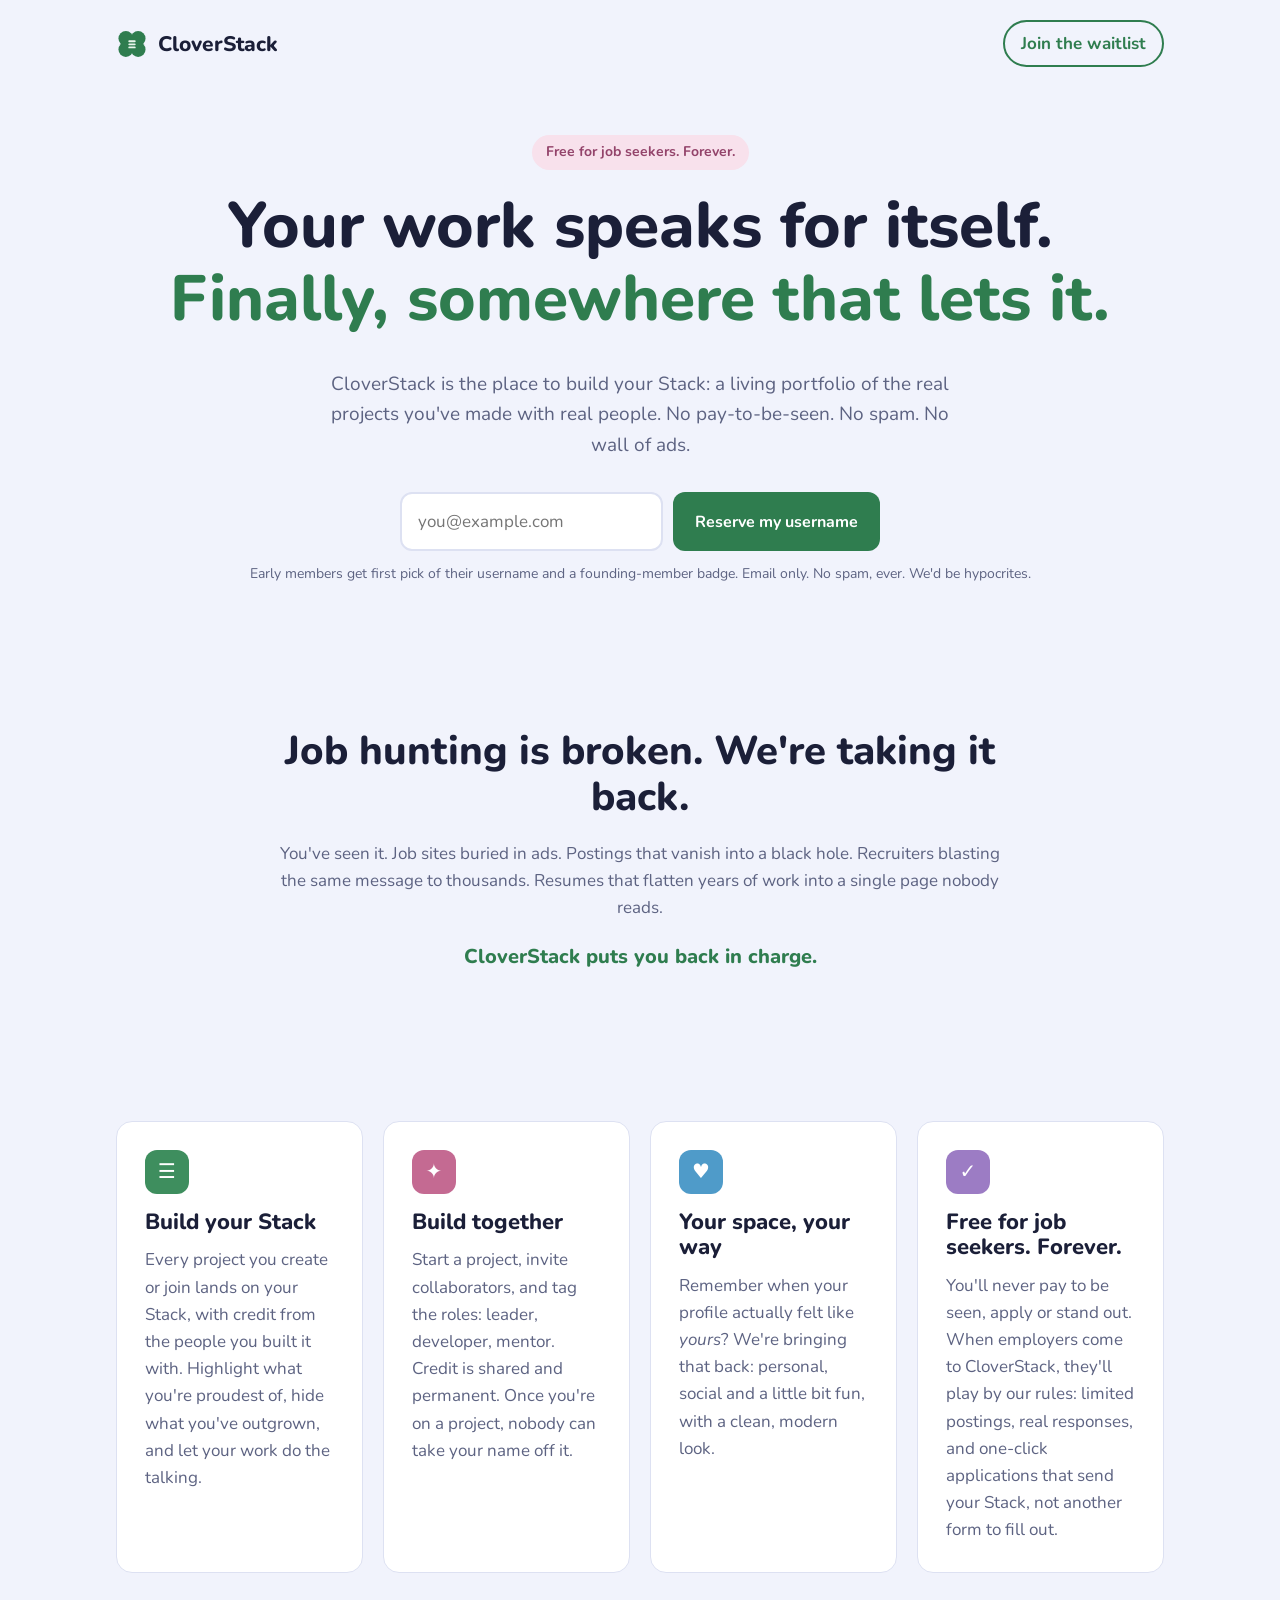
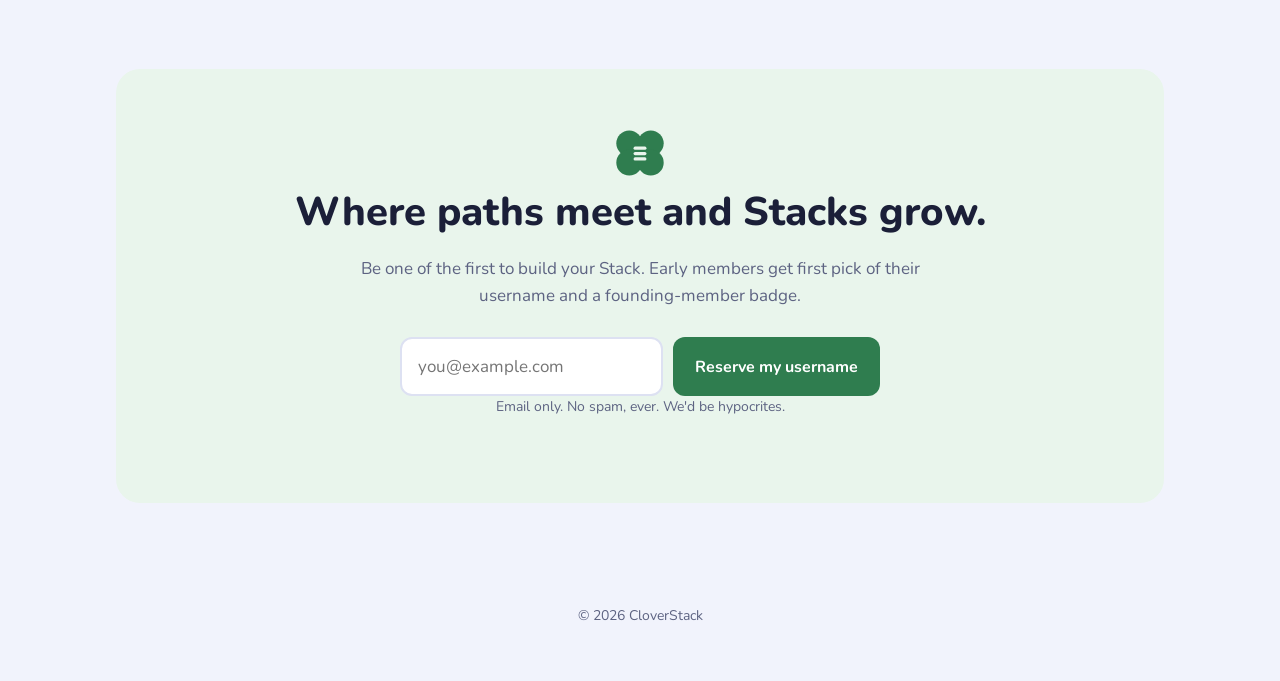
==== index.html @ dae18b87 "Add share image, signup source tracking, and username perk by the top form Co-Authored-By: Claude Op" ====
<!doctype html>
<html lang="en">
<head>
  <meta charset="utf-8">
  <meta name="viewport" content="width=device-width, initial-scale=1">
  <title>CloverStack: build your Stack</title>
  <meta name="description" content="CloverStack is a free portfolio network for tech professionals. Build your Stack from real projects with real collaborators. No ads wall, no spam, never pay to be seen.">
  <meta property="og:title" content="CloverStack: build your Stack">
  <meta property="og:description" content="Your work speaks for itself. Finally, somewhere that lets it. Join the waitlist.">
  <meta property="og:url" content="https://cloverstack.app">
  <meta property="og:image" content="https://cloverstack.app/og-image.png">
  <meta property="og:image:width" content="1640">
  <meta property="og:image:height" content="624">
  <meta name="twitter:card" content="summary_large_image">
  <meta name="theme-color" content="#f1f3fc" media="(prefers-color-scheme: light)">
  <meta name="theme-color" content="#12142a" media="(prefers-color-scheme: dark)">
  <link rel="icon" href="clover.svg" type="image/svg+xml">
  <link rel="preconnect" href="https://fonts.googleapis.com">
  <link rel="preconnect" href="https://fonts.gstatic.com" crossorigin>
  <link href="https://fonts.googleapis.com/css2?family=Nunito:wght@400;600;700;800&display=swap" rel="stylesheet">
  <link rel="stylesheet" href="styles.css">
</head>
<body>
  <header class="nav">
    <a class="brand" href="/">
      <img src="clover.svg" alt="" width="32" height="32">
      <span>CloverStack</span>
    </a>
    <a class="nav-cta" href="#join">Join the waitlist</a>
  </header>

  <main>
    <section class="hero">
      <p class="eyebrow">Free for job seekers. Forever.</p>
      <h1>Your work speaks for itself.<br><span>Finally, somewhere that lets it.</span></h1>
      <p class="lede">CloverStack is the place to build your Stack: a living portfolio of the real projects you've made with real people. No pay-to-be-seen. No spam. No wall of ads.</p>
      <form class="signup" name="waitlist" method="POST" action="/thanks.html" data-netlify="true" netlify-honeypot="company">
        <input type="hidden" name="form-name" value="waitlist">
        <input type="hidden" name="source" value="">
        <input type="hidden" name="ref" value="">
        <p class="hp"><label>Leave this empty <input name="company" tabindex="-1" autocomplete="off"></label></p>
        <label class="sr-only" for="email-top">Email address</label>
        <input id="email-top" type="email" name="email" placeholder="you@example.com" required autocomplete="email">
        <button type="submit">Reserve my username</button>
      </form>
      <p class="fine">Early members get first pick of their username and a founding-member badge. Email only. No spam, ever. We'd be hypocrites.</p>
    </section>

    <section class="problem">
      <h2>Job hunting is broken. We're taking it back.</h2>
      <p>You've seen it. Job sites buried in ads. Postings that vanish into a black hole. Recruiters blasting the same message to thousands. Resumes that flatten years of work into a single page nobody reads.</p>
      <p class="punch">CloverStack puts you back in charge.</p>
    </section>

    <section class="features">
      <article>
        <div class="icon" aria-hidden="true">&#9776;</div>
        <h3>Build your Stack</h3>
        <p>Every project you create or join lands on your Stack, with credit from the people you built it with. Highlight what you're proudest of, hide what you've outgrown, and let your work do the talking.</p>
      </article>
      <article>
        <div class="icon" aria-hidden="true">&#10022;</div>
        <h3>Build together</h3>
        <p>Start a project, invite collaborators, and tag the roles: leader, developer, mentor. Credit is shared and permanent. Once you're on a project, nobody can take your name off it.</p>
      </article>
      <article>
        <div class="icon" aria-hidden="true">&#9829;</div>
        <h3>Your space, your way</h3>
        <p>Remember when your profile actually felt like <em>yours</em>? We're bringing that back: personal, social and a little bit fun, with a clean, modern look.</p>
      </article>
      <article>
        <div class="icon" aria-hidden="true">&#10003;</div>
        <h3>Free for job seekers. Forever.</h3>
        <p>You'll never pay to be seen, apply or stand out. When employers come to CloverStack, they'll play by our rules: limited postings, real responses, and one-click applications that send your Stack, not another form to fill out.</p>
      </article>
    </section>

    <section class="join" id="join">
      <img src="clover.svg" alt="" width="56" height="56">
      <h2>Where paths meet and Stacks grow.</h2>
      <p>Be one of the first to build your Stack. Early members get first pick of their username and a founding-member badge.</p>
      <form class="signup" name="waitlist" method="POST" action="/thanks.html" data-netlify="true" netlify-honeypot="company">
        <input type="hidden" name="form-name" value="waitlist">
        <input type="hidden" name="source" value="">
        <input type="hidden" name="ref" value="">
        <p class="hp"><label>Leave this empty <input name="company" tabindex="-1" autocomplete="off"></label></p>
        <label class="sr-only" for="email-bottom">Email address</label>
        <input id="email-bottom" type="email" name="email" placeholder="you@example.com" required autocomplete="email">
        <button type="submit">Reserve my username</button>
      </form>
      <p class="fine">Email only. No spam, ever. We'd be hypocrites.</p>
    </section>
  </main>

  <footer>
    <p>&copy; 2026 CloverStack</p>
  </footer>
  <script>
    // Record where each signup came from (?utm_source= or ?ref=) in hidden form fields.
    (function () {
      var params = new URLSearchParams(location.search);
      var source = params.get('utm_source') || (document.referrer ? new URL(document.referrer).hostname : '');
      var ref = params.get('ref') || '';
      document.querySelectorAll('form[name="waitlist"]').forEach(function (form) {
        form.elements.source.value = source.slice(0, 100);
        form.elements.ref.value = ref.slice(0, 100);
      });
    })();
  </script>
</body>
</html>
---- styles.css ----
/* CloverStack brand: Garden Party palette (D-028/D-111), Meadow accents (D-088), Nunito (D-029).
   Light/dark follows the device (D-027). Tokens mirror /design/site-palettes.css in the project files. */
:root {
  --bg: #f1f3fc;          /* Periwinkle */
  --surface: #ffffff;
  --text: #1b1f38;        /* Ink */
  --muted: #5d6382;
  --line: #dde1f2;
  --accent: #2f7d4f;      /* Clover green */
  --accent-hover: #1f5a37;
  --on-accent: #ffffff;
  --accent-soft: #e9f5ec; /* Mint */
  --second: #c46a92;      /* Sweet pea */
  --second-soft: #f8e1ec;
  --second-text: #93436a;
  --glyph-1: #3e8e5e;     /* Meadow: clover */
  --glyph-5: #9c7cc4;     /* Meadow: lavender */
  --glyph-6: #4f9bc9;     /* Meadow: sky */
  --glyph-7: #c46a92;     /* Meadow: sweet pea */
  --font: "Nunito", "Segoe UI", system-ui, sans-serif;
  --radius: 16px;
}

@media (prefers-color-scheme: dark) {
  :root {
    --bg: #12142a;
    --surface: #1b1e3a;
    --text: #eceefc;
    --muted: #a3a8c9;
    --line: #2c3054;
    --accent: #5bbf84;
    --accent-hover: #8fd9ab;
    --on-accent: #12142a;
    --accent-soft: #1c2e34;
    --second: #e58fb7;
    --second-soft: #3a2034;
    --second-text: #f0a9c9;
    color-scheme: dark;
  }
}

* { box-sizing: border-box; }

body {
  margin: 0;
  background: var(--bg);
  color: var(--text);
  font: 400 17px/1.6 var(--font);
}

h1, h2, h3 {
  font-family: var(--font);
  font-weight: 800;
  line-height: 1.15;
  margin: 0 0 0.5em;
}

a { color: var(--accent); }

.nav {
  display: flex;
  align-items: center;
  justify-content: space-between;
  max-width: 1080px;
  margin: 0 auto;
  padding: 20px 16px;
}

.brand {
  display: flex;
  align-items: center;
  gap: 10px;
  text-decoration: none;
  color: var(--text);
  font: 800 21px var(--font);
}

.nav-cta {
  text-decoration: none;
  font-weight: 700;
  padding: 8px 16px;
  border: 2px solid var(--accent);
  border-radius: 999px;
}

main { max-width: 1080px; margin: 0 auto; padding: 0 16px; }

section { padding: 64px 0; }

.hero { text-align: center; padding-top: 48px; }

.eyebrow {
  display: inline-block;
  margin: 0 0 20px;
  padding: 6px 14px;
  background: var(--second-soft);
  color: var(--second-text);
  border-radius: 999px;
  font-weight: 700;
  font-size: 14px;
}

.hero h1 { font-size: clamp(36px, 6vw, 64px); }
.hero h1 span { color: var(--accent); }

.lede {
  max-width: 640px;
  margin: 0 auto 32px;
  color: var(--muted);
  font-size: 19px;
}

.signup {
  display: flex;
  gap: 10px;
  max-width: 480px;
  margin: 0 auto;
}

.signup input[type="email"] {
  flex: 1;
  min-width: 0;
  padding: 14px 16px;
  font: inherit;
  color: var(--text);
  background: var(--surface);
  border: 2px solid var(--line);
  border-radius: 12px;
}

.signup input[type="email"]:focus { outline: none; border-color: var(--accent); }

.signup button {
  padding: 14px 22px;
  font: 700 16px var(--font);
  color: var(--on-accent);
  background: var(--accent);
  border: 0;
  border-radius: 12px;
  cursor: pointer;
  white-space: nowrap;
}

.signup button:hover { background: var(--accent-hover); }

.fine { margin-top: 12px; font-size: 14px; color: var(--muted); }

.hp, .sr-only {
  position: absolute;
  width: 1px;
  height: 1px;
  overflow: hidden;
  clip: rect(0 0 0 0);
}

.problem {
  max-width: 720px;
  margin: 0 auto;
  text-align: center;
}

.problem h2 { font-size: clamp(28px, 4vw, 40px); }
.problem p { color: var(--muted); }
.problem .punch { color: var(--accent); font-weight: 800; font-size: 20px; }

.features {
  display: grid;
  grid-template-columns: repeat(auto-fit, minmax(240px, 1fr));
  gap: 20px;
}

.features article {
  background: var(--surface);
  border: 1px solid var(--line);
  border-radius: var(--radius);
  padding: 28px;
}

/* Each card's icon takes one Meadow accent */
.features .icon {
  width: 44px;
  height: 44px;
  display: grid;
  place-items: center;
  margin-bottom: 16px;
  background: var(--glyph, var(--glyph-1));
  color: #ffffff;
  border-radius: 12px;
  font-size: 20px;
}

.features article:nth-child(1) { --glyph: var(--glyph-1); }
.features article:nth-child(2) { --glyph: var(--glyph-7); }
.features article:nth-child(3) { --glyph: var(--glyph-6); }
.features article:nth-child(4) { --glyph: var(--glyph-5); }

.features h3 { font-size: 22px; }
.features p { margin: 0; color: var(--muted); }

.join {
  text-align: center;
  margin: 32px 0 64px;
  padding: 56px 24px;
  background: var(--accent-soft);
  border-radius: 24px;
}

.join h2 { font-size: clamp(28px, 4vw, 40px); }
.join > p { max-width: 560px; margin: 0 auto 28px; color: var(--muted); }

footer {
  text-align: center;
  padding: 24px 16px 40px;
  color: var(--muted);
  font-size: 14px;
}

@media (max-width: 520px) {
  .signup { flex-direction: column; }
  .nav-cta { display: none; }
}
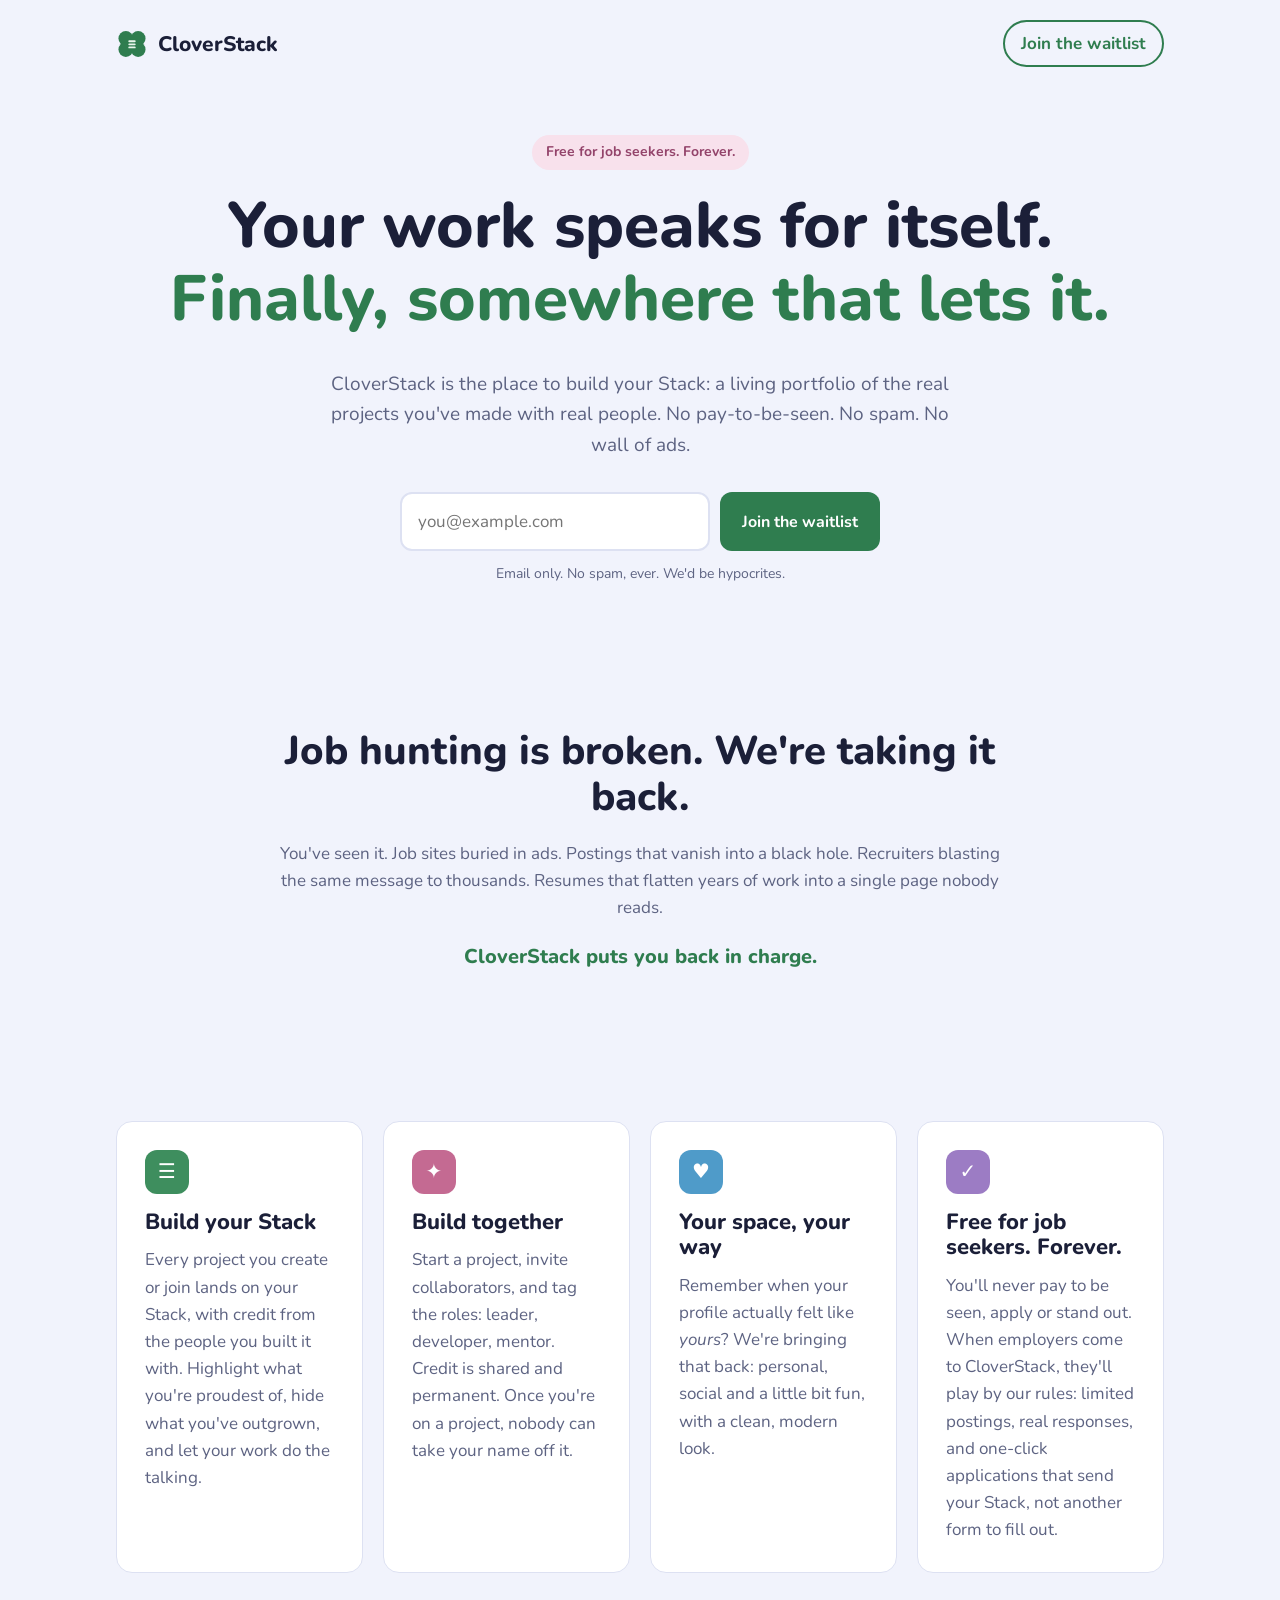
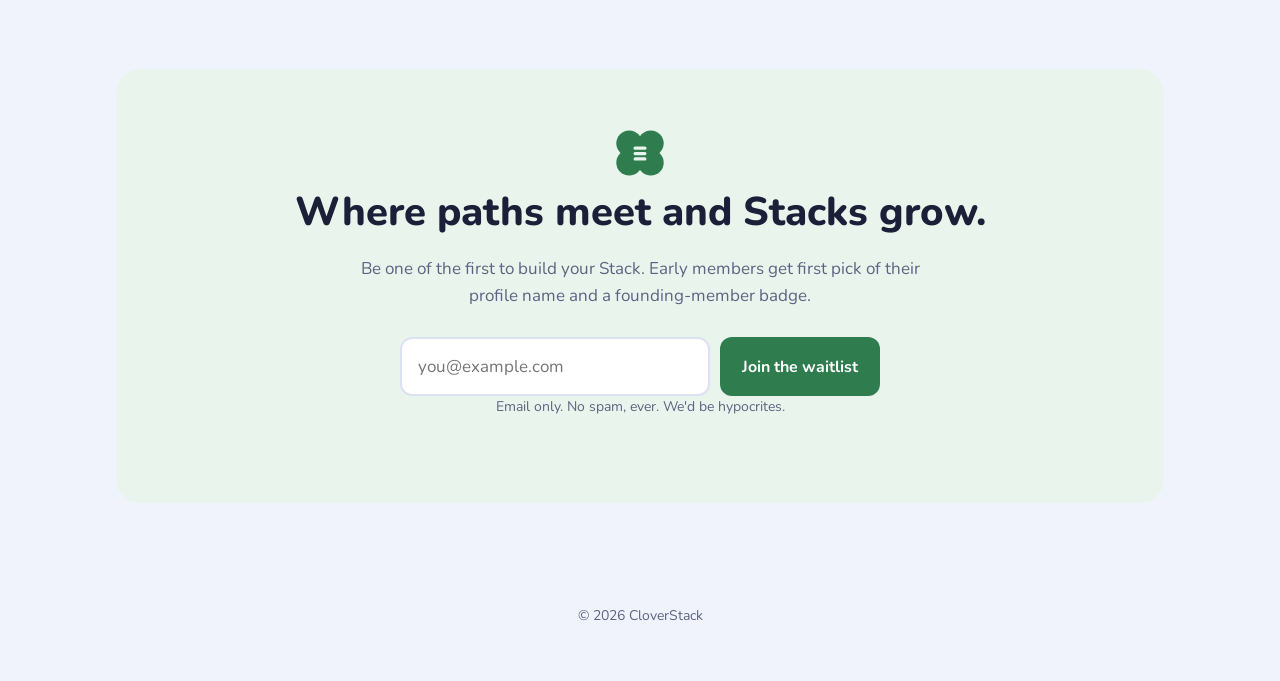
==== commit 6eaa1bbc: "Merge pull request #2 from CloverStackApp/claude/project-thread-0qlmwd Apply the CloverStack brand t" ====
--- a/index.html
+++ b/index.html
@@ -8,10 +8,6 @@
   <meta property="og:title" content="CloverStack: build your Stack">
   <meta property="og:description" content="Your work speaks for itself. Finally, somewhere that lets it. Join the waitlist.">
   <meta property="og:url" content="https://cloverstack.app">
-  <meta property="og:image" content="https://cloverstack.app/og-image.png">
-  <meta property="og:image:width" content="1640">
-  <meta property="og:image:height" content="624">
-  <meta name="twitter:card" content="summary_large_image">
   <meta name="theme-color" content="#f1f3fc" media="(prefers-color-scheme: light)">
   <meta name="theme-color" content="#12142a" media="(prefers-color-scheme: dark)">
   <link rel="icon" href="clover.svg" type="image/svg+xml">
@@ -36,14 +32,12 @@
       <p class="lede">CloverStack is the place to build your Stack: a living portfolio of the real projects you've made with real people. No pay-to-be-seen. No spam. No wall of ads.</p>
       <form class="signup" name="waitlist" method="POST" action="/thanks.html" data-netlify="true" netlify-honeypot="company">
         <input type="hidden" name="form-name" value="waitlist">
-        <input type="hidden" name="source" value="">
-        <input type="hidden" name="ref" value="">
         <p class="hp"><label>Leave this empty <input name="company" tabindex="-1" autocomplete="off"></label></p>
         <label class="sr-only" for="email-top">Email address</label>
         <input id="email-top" type="email" name="email" placeholder="you@example.com" required autocomplete="email">
-        <button type="submit">Reserve my username</button>
+        <button type="submit">Join the waitlist</button>
       </form>
-      <p class="fine">Early members get first pick of their username and a founding-member badge. Email only. No spam, ever. We'd be hypocrites.</p>
+      <p class="fine">Email only. No spam, ever. We'd be hypocrites.</p>
     </section>
 
     <section class="problem">
@@ -78,15 +72,13 @@
     <section class="join" id="join">
       <img src="clover.svg" alt="" width="56" height="56">
       <h2>Where paths meet and Stacks grow.</h2>
-      <p>Be one of the first to build your Stack. Early members get first pick of their username and a founding-member badge.</p>
+      <p>Be one of the first to build your Stack. Early members get first pick of their profile name and a founding-member badge.</p>
       <form class="signup" name="waitlist" method="POST" action="/thanks.html" data-netlify="true" netlify-honeypot="company">
         <input type="hidden" name="form-name" value="waitlist">
-        <input type="hidden" name="source" value="">
-        <input type="hidden" name="ref" value="">
         <p class="hp"><label>Leave this empty <input name="company" tabindex="-1" autocomplete="off"></label></p>
         <label class="sr-only" for="email-bottom">Email address</label>
         <input id="email-bottom" type="email" name="email" placeholder="you@example.com" required autocomplete="email">
-        <button type="submit">Reserve my username</button>
+        <button type="submit">Join the waitlist</button>
       </form>
       <p class="fine">Email only. No spam, ever. We'd be hypocrites.</p>
     </section>
@@ -95,17 +87,5 @@
   <footer>
     <p>&copy; 2026 CloverStack</p>
   </footer>
-  <script>
-    // Record where each signup came from (?utm_source= or ?ref=) in hidden form fields.
-    (function () {
-      var params = new URLSearchParams(location.search);
-      var source = params.get('utm_source') || (document.referrer ? new URL(document.referrer).hostname : '');
-      var ref = params.get('ref') || '';
-      document.querySelectorAll('form[name="waitlist"]').forEach(function (form) {
-        form.elements.source.value = source.slice(0, 100);
-        form.elements.ref.value = ref.slice(0, 100);
-      });
-    })();
-  </script>
 </body>
 </html>
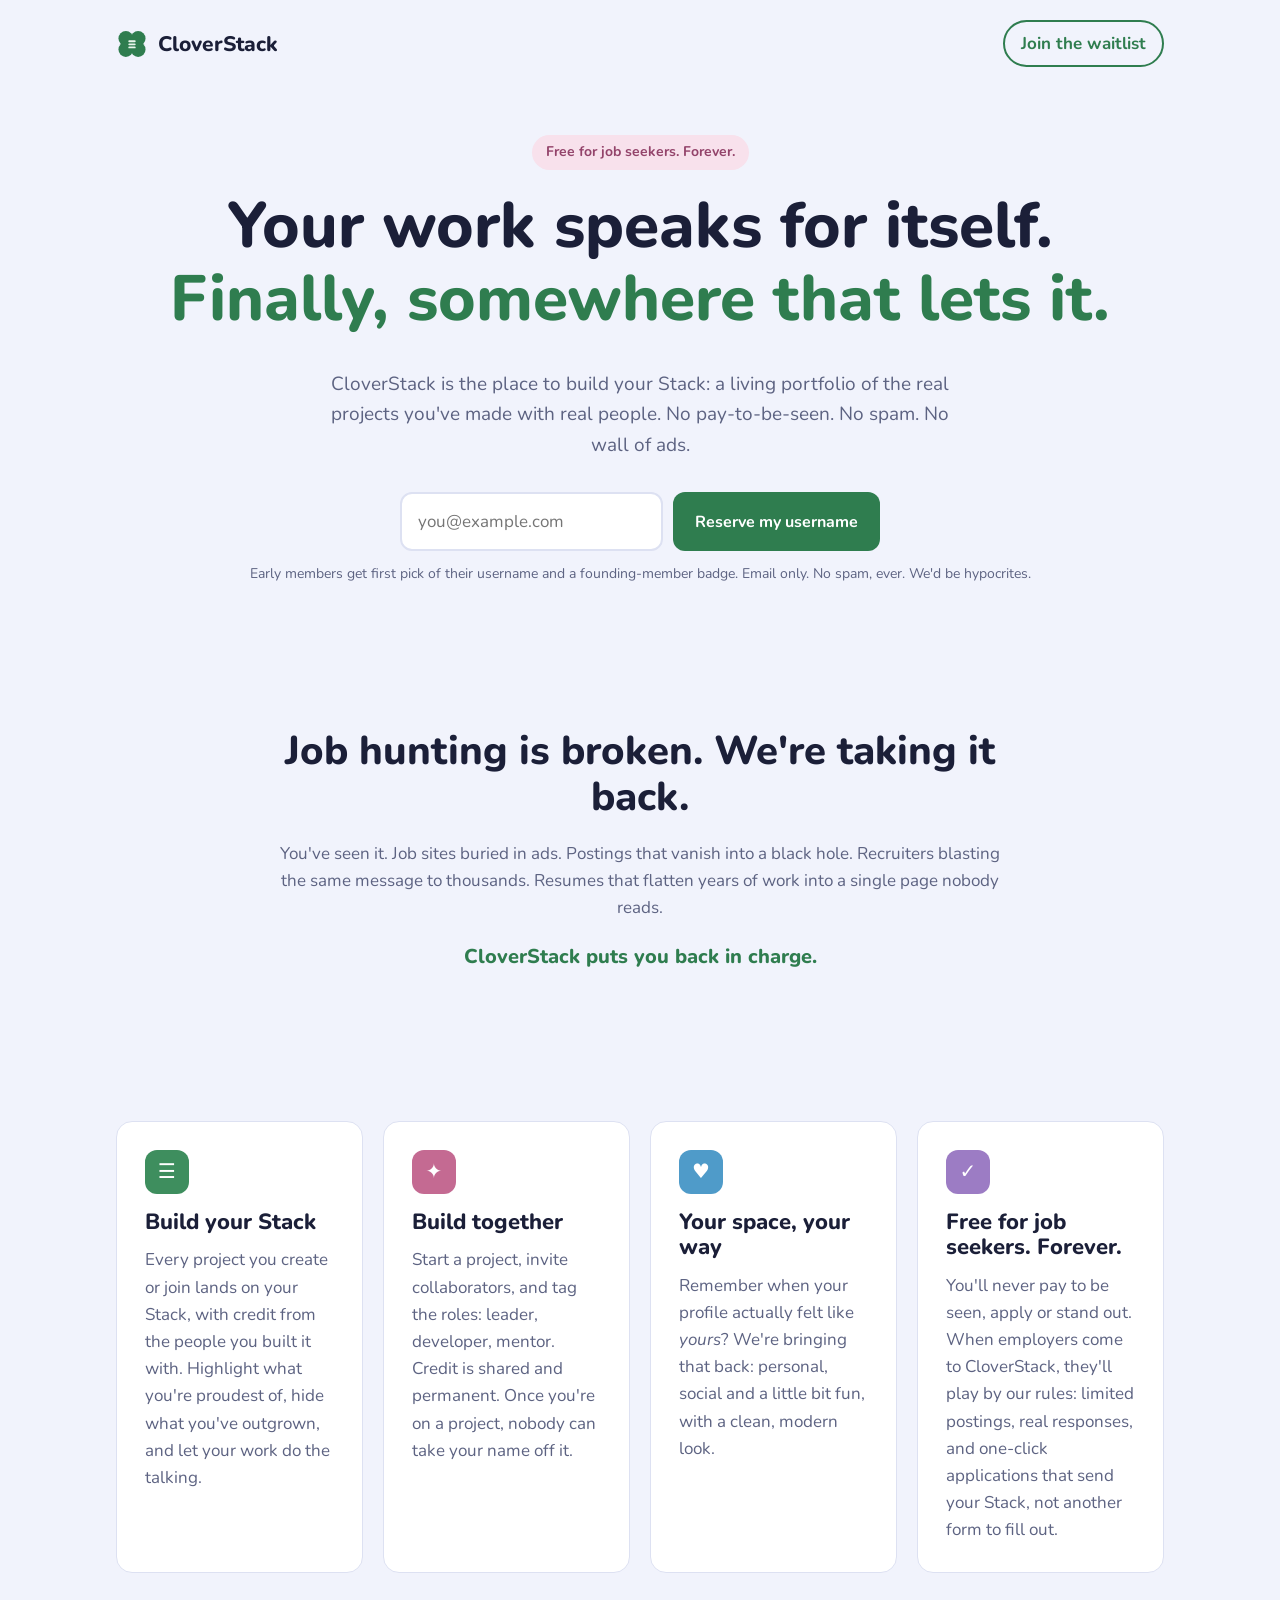
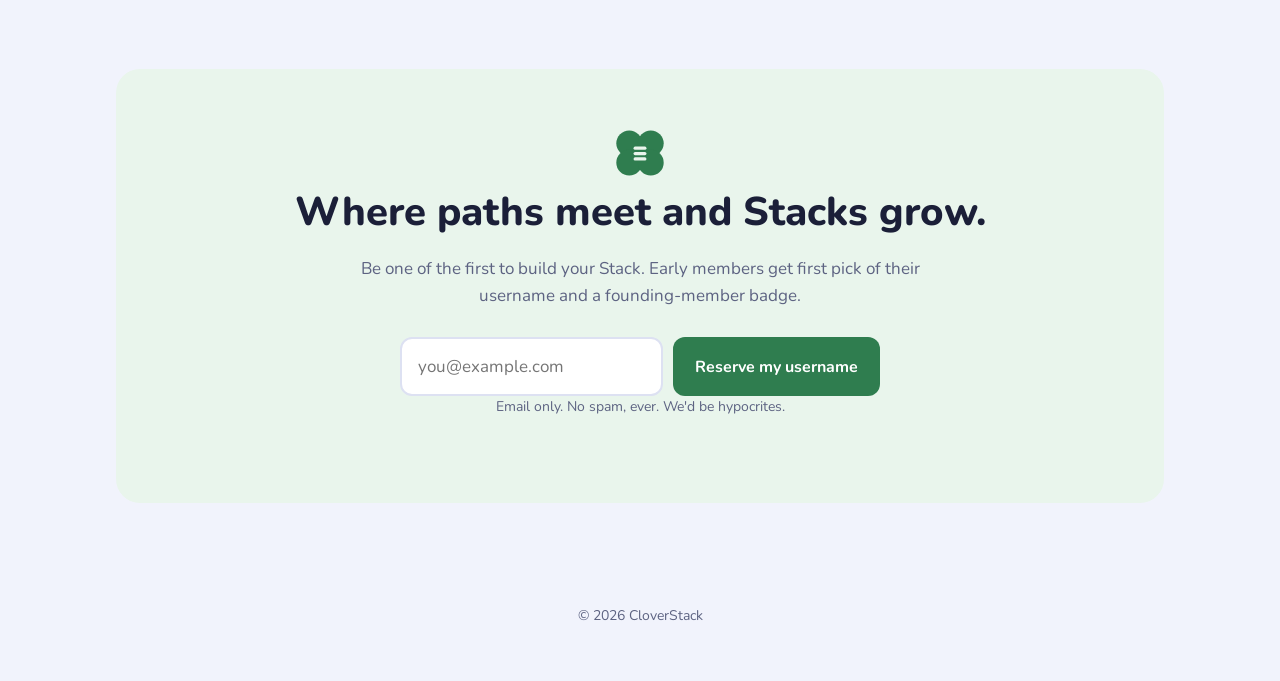
==== commit 69b23c43: "Merge pull request #3 from CloverStackApp/claude/project-thread-2iq7nr Waitlist page: share image, u" ====
--- a/index.html
+++ b/index.html
@@ -8,6 +8,10 @@
   <meta property="og:title" content="CloverStack: build your Stack">
   <meta property="og:description" content="Your work speaks for itself. Finally, somewhere that lets it. Join the waitlist.">
   <meta property="og:url" content="https://cloverstack.app">
+  <meta property="og:image" content="https://cloverstack.app/og-image.png">
+  <meta property="og:image:width" content="1640">
+  <meta property="og:image:height" content="624">
+  <meta name="twitter:card" content="summary_large_image">
   <meta name="theme-color" content="#f1f3fc" media="(prefers-color-scheme: light)">
   <meta name="theme-color" content="#12142a" media="(prefers-color-scheme: dark)">
   <link rel="icon" href="clover.svg" type="image/svg+xml">
@@ -32,12 +36,14 @@
       <p class="lede">CloverStack is the place to build your Stack: a living portfolio of the real projects you've made with real people. No pay-to-be-seen. No spam. No wall of ads.</p>
       <form class="signup" name="waitlist" method="POST" action="/thanks.html" data-netlify="true" netlify-honeypot="company">
         <input type="hidden" name="form-name" value="waitlist">
+        <input type="hidden" name="source" value="">
+        <input type="hidden" name="ref" value="">
         <p class="hp"><label>Leave this empty <input name="company" tabindex="-1" autocomplete="off"></label></p>
         <label class="sr-only" for="email-top">Email address</label>
         <input id="email-top" type="email" name="email" placeholder="you@example.com" required autocomplete="email">
-        <button type="submit">Join the waitlist</button>
+        <button type="submit">Reserve my username</button>
       </form>
-      <p class="fine">Email only. No spam, ever. We'd be hypocrites.</p>
+      <p class="fine">Early members get first pick of their username and a founding-member badge. Email only. No spam, ever. We'd be hypocrites.</p>
     </section>
 
     <section class="problem">
@@ -72,13 +78,15 @@
     <section class="join" id="join">
       <img src="clover.svg" alt="" width="56" height="56">
       <h2>Where paths meet and Stacks grow.</h2>
-      <p>Be one of the first to build your Stack. Early members get first pick of their profile name and a founding-member badge.</p>
+      <p>Be one of the first to build your Stack. Early members get first pick of their username and a founding-member badge.</p>
       <form class="signup" name="waitlist" method="POST" action="/thanks.html" data-netlify="true" netlify-honeypot="company">
         <input type="hidden" name="form-name" value="waitlist">
+        <input type="hidden" name="source" value="">
+        <input type="hidden" name="ref" value="">
         <p class="hp"><label>Leave this empty <input name="company" tabindex="-1" autocomplete="off"></label></p>
         <label class="sr-only" for="email-bottom">Email address</label>
         <input id="email-bottom" type="email" name="email" placeholder="you@example.com" required autocomplete="email">
-        <button type="submit">Join the waitlist</button>
+        <button type="submit">Reserve my username</button>
       </form>
       <p class="fine">Email only. No spam, ever. We'd be hypocrites.</p>
     </section>
@@ -87,5 +95,17 @@
   <footer>
     <p>&copy; 2026 CloverStack</p>
   </footer>
+  <script>
+    // Record where each signup came from (?utm_source= or ?ref=) in hidden form fields.
+    (function () {
+      var params = new URLSearchParams(location.search);
+      var source = params.get('utm_source') || (document.referrer ? new URL(document.referrer).hostname : '');
+      var ref = params.get('ref') || '';
+      document.querySelectorAll('form[name="waitlist"]').forEach(function (form) {
+        form.elements.source.value = source.slice(0, 100);
+        form.elements.ref.value = ref.slice(0, 100);
+      });
+    })();
+  </script>
 </body>
 </html>
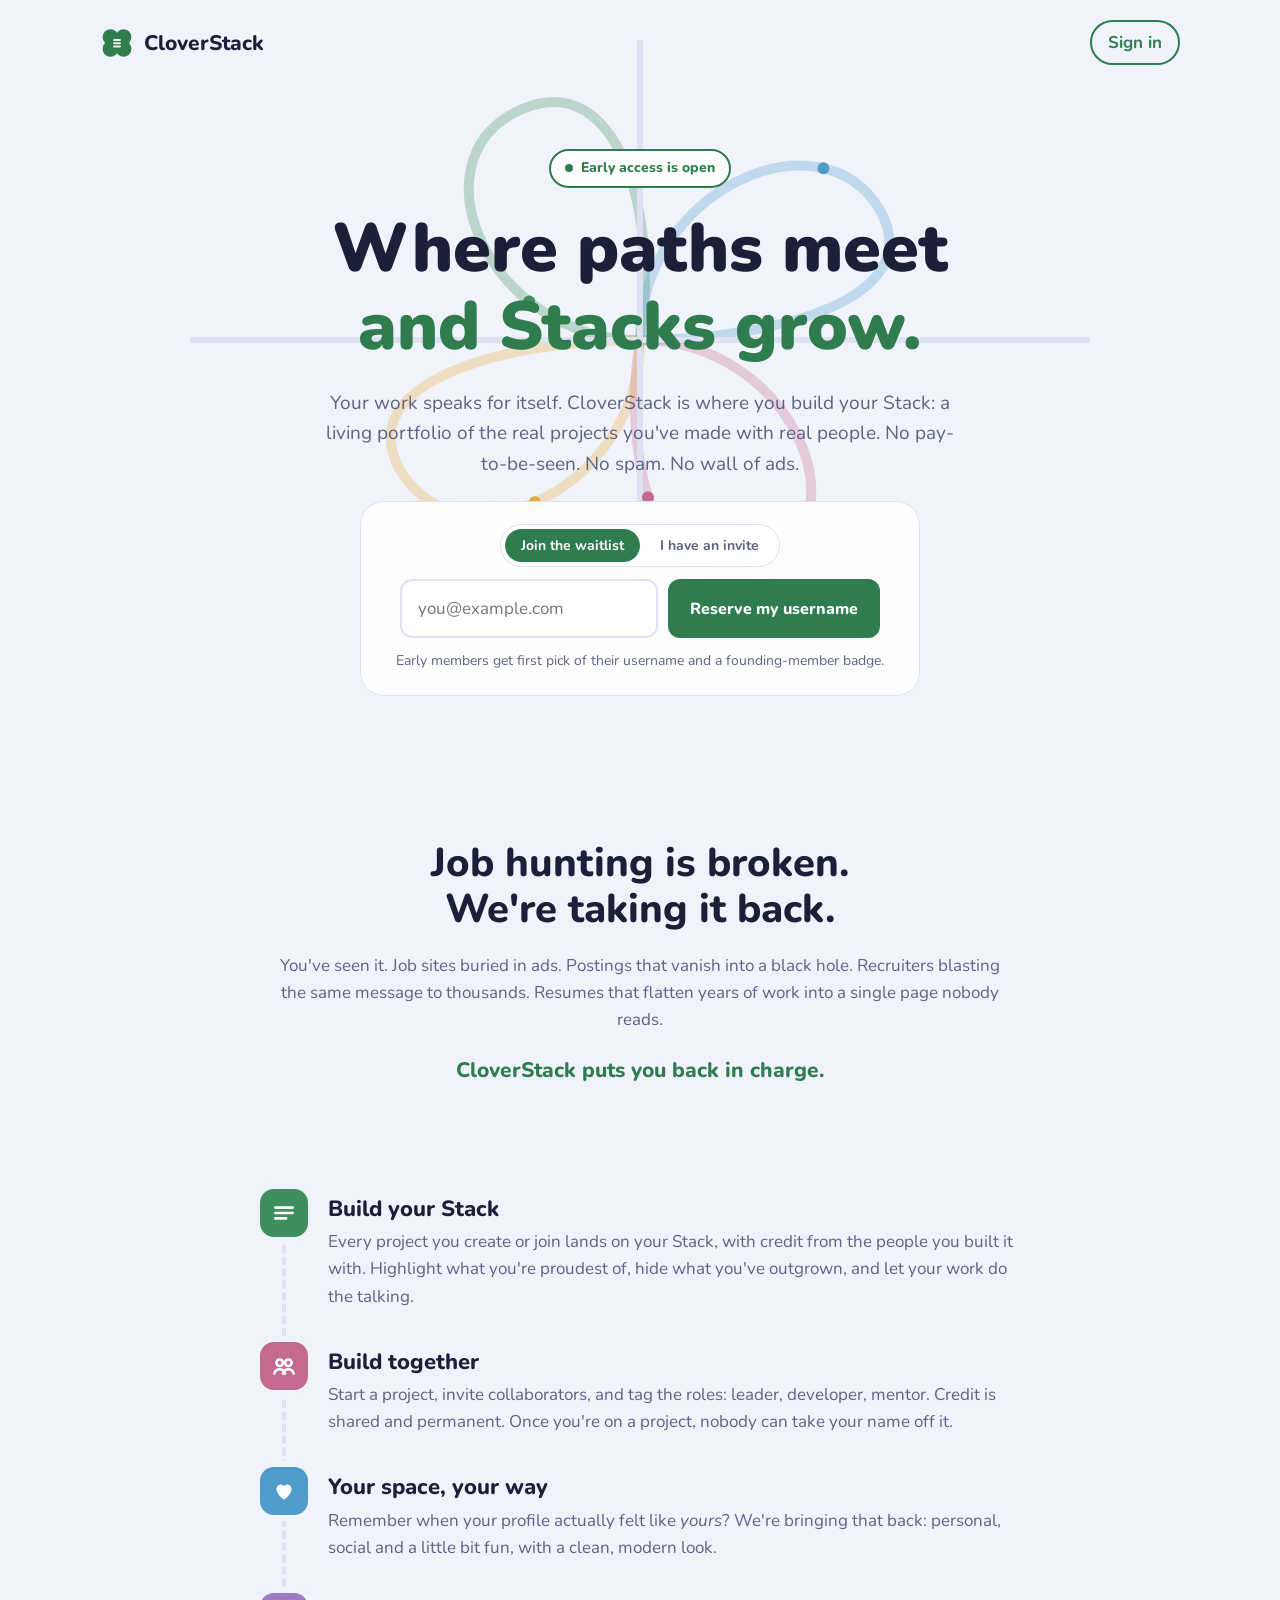
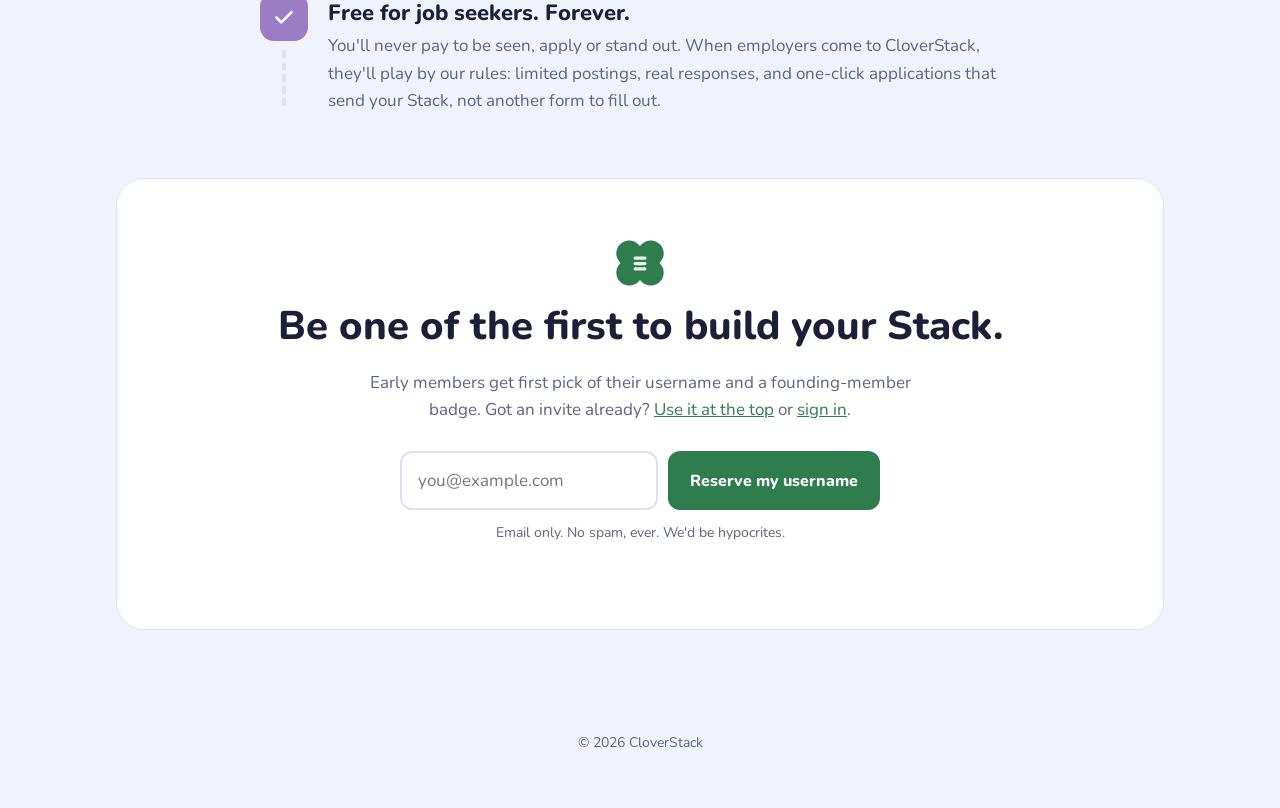
==== commit fd9c933a: "Early access page: Interchange look, invite code switch and Sign in - Badge "Early access is open", " ====
--- a/index.html
+++ b/index.html
@@ -4,9 +4,9 @@
   <meta charset="utf-8">
   <meta name="viewport" content="width=device-width, initial-scale=1">
   <title>CloverStack: build your Stack</title>
-  <meta name="description" content="CloverStack is a free portfolio network for tech professionals. Build your Stack from real projects with real collaborators. No ads wall, no spam, never pay to be seen.">
+  <meta name="description" content="CloverStack is a free portfolio network for tech professionals. Build your Stack from real projects with real collaborators. Early access is open to invited members.">
   <meta property="og:title" content="CloverStack: build your Stack">
-  <meta property="og:description" content="Your work speaks for itself. Finally, somewhere that lets it. Join the waitlist.">
+  <meta property="og:description" content="Your work speaks for itself. Finally, somewhere that lets it. Early access is open.">
   <meta property="og:url" content="https://cloverstack.app">
   <meta property="og:image" content="https://cloverstack.app/og-image.png">
   <meta property="og:image:width" content="1640">
@@ -17,35 +17,74 @@
   <link rel="icon" href="clover.svg" type="image/svg+xml">
   <link rel="preconnect" href="https://fonts.googleapis.com">
   <link rel="preconnect" href="https://fonts.gstatic.com" crossorigin>
-  <link href="https://fonts.googleapis.com/css2?family=Nunito:wght@400;600;700;800&display=swap" rel="stylesheet">
+  <link href="https://fonts.googleapis.com/css2?family=Nunito:wght@400;600;700;800;900&display=swap" rel="stylesheet">
   <link rel="stylesheet" href="styles.css">
 </head>
 <body>
-  <header class="nav">
-    <a class="brand" href="/">
-      <img src="clover.svg" alt="" width="32" height="32">
-      <span>CloverStack</span>
-    </a>
-    <a class="nav-cta" href="#join">Join the waitlist</a>
-  </header>
+  <svg class="defs" aria-hidden="true">
+    <symbol id="clover" viewBox="6 5 52 52">
+      <g class="cl-leaf"><circle cx="22" cy="22" r="12"/><circle cx="42" cy="22" r="12"/><circle cx="22" cy="40" r="12"/><circle cx="42" cy="40" r="12"/><circle cx="32" cy="31" r="7"/></g>
+      <g class="cl-bar"><rect x="26" y="25" width="12" height="3" rx="1.5"/><rect x="26" y="30" width="12" height="3" rx="1.5"/><rect x="26" y="35" width="12" height="3" rx="1.5"/></g>
+    </symbol>
+    <symbol id="i-stack" viewBox="0 0 24 24"><path class="ic" d="M4 7h16M4 12h16M4 17h10"/></symbol>
+    <symbol id="i-team" viewBox="0 0 24 24"><g class="ic"><circle cx="8" cy="9" r="3"/><circle cx="16" cy="9" r="3"/><path d="M3 19c1-3 3-4 5-4s4 1 5 4M11 19c1-3 3-4 5-4s4 1 5 4"/></g></symbol>
+    <symbol id="i-heart" viewBox="0 0 24 24"><path class="ic-fill" d="M12 20s-7-4.4-7-10a4 4 0 0 1 7-2.6A4 4 0 0 1 19 10c0 5.6-7 10-7 10z"/></symbol>
+    <symbol id="i-check" viewBox="0 0 24 24"><path class="ic" d="M5 12.5l4.5 4.5L19 7.5"/></symbol>
+  </svg>
+
+  <section class="hero">
+    <!-- Four looping roads that form a clover, like a cloverleaf interchange seen from above -->
+    <svg class="roads" viewBox="0 0 900 600" aria-hidden="true">
+      <path id="l1" class="loop r1" d="M450 300 C 300 300, 220 120, 330 70 C 430 25, 470 180, 450 300"/>
+      <path id="l2" class="loop r2" d="M450 300 C 450 150, 630 70, 690 170 C 740 260, 580 300, 450 300"/>
+      <path id="l3" class="loop r3" d="M450 300 C 600 300, 680 480, 570 530 C 470 575, 430 420, 450 300"/>
+      <path id="l4" class="loop r4" d="M450 300 C 450 450, 270 530, 210 430 C 160 340, 320 300, 450 300"/>
+      <path class="cross" d="M0 300 H900 M450 0 V600"/>
+      <circle class="car r1" r="6"><animateMotion dur="9s" repeatCount="indefinite"><mpath href="#l1"/></animateMotion></circle>
+      <circle class="car r2" r="6"><animateMotion dur="11s" begin="-3s" repeatCount="indefinite"><mpath href="#l2"/></animateMotion></circle>
+      <circle class="car r3" r="6"><animateMotion dur="10s" begin="-6s" repeatCount="indefinite"><mpath href="#l3"/></animateMotion></circle>
+      <circle class="car r4" r="6"><animateMotion dur="12s" begin="-2s" repeatCount="indefinite"><mpath href="#l4"/></animateMotion></circle>
+    </svg>
+
+    <header class="nav">
+      <a class="brand" href="/">
+        <img src="clover.svg" alt="" width="34" height="34">
+        <span>CloverStack</span>
+      </a>
+      <!-- App address: also in the invite form below and in _headers (form-action) -->
+      <a class="signin" href="https://cloverstack-test.netlify.app/signin">Sign in</a>
+    </header>
+
+    <div class="hero-body">
+      <p class="pill"><span class="dot"></span>Early access is open</p>
+      <h1>Where paths meet <span>and Stacks grow.</span></h1>
+      <p class="lede">Your work speaks for itself. CloverStack is where you build your Stack: a living portfolio of the real projects you've made with real people. No pay-to-be-seen. No spam. No wall of ads.</p>
+
+      <div class="joinbox" id="top">
+        <div class="switch" role="tablist" aria-label="How to join" hidden>
+          <button type="button" role="tab" aria-selected="true" data-mode="wait">Join the waitlist</button>
+          <button type="button" role="tab" aria-selected="false" data-mode="invite">I have an invite</button>
+        </div>
+        <form class="signup" data-form="wait" name="waitlist" method="POST" action="/thanks.html" data-netlify="true" netlify-honeypot="company">
+          <input type="hidden" name="form-name" value="waitlist">
+          <input type="hidden" name="source" value="">
+          <input type="hidden" name="ref" value="">
+          <p class="hp"><label>Leave this empty <input name="company" tabindex="-1" autocomplete="off"></label></p>
+          <label class="sr-only" for="email-top">Email address</label>
+          <input id="email-top" type="email" name="email" placeholder="you@example.com" required autocomplete="email">
+          <button type="submit">Reserve my username</button>
+        </form>
+        <form class="signup" data-form="invite" method="GET" action="https://cloverstack-test.netlify.app/join">
+          <label class="sr-only" for="invite-top">Invite code</label>
+          <input id="invite-top" class="code" name="invite" placeholder="ABCD-2345" required autocomplete="off" spellcheck="false">
+          <button type="submit">Join CloverStack</button>
+        </form>
+        <p class="fine" data-fine>Early members get first pick of their username and a founding-member badge.</p>
+      </div>
+    </div>
+  </section>
 
   <main>
-    <section class="hero">
-      <p class="eyebrow">Free for job seekers. Forever.</p>
-      <h1>Your work speaks for itself.<br><span>Finally, somewhere that lets it.</span></h1>
-      <p class="lede">CloverStack is the place to build your Stack: a living portfolio of the real projects you've made with real people. No pay-to-be-seen. No spam. No wall of ads.</p>
-      <form class="signup" name="waitlist" method="POST" action="/thanks.html" data-netlify="true" netlify-honeypot="company">
-        <input type="hidden" name="form-name" value="waitlist">
-        <input type="hidden" name="source" value="">
-        <input type="hidden" name="ref" value="">
-        <p class="hp"><label>Leave this empty <input name="company" tabindex="-1" autocomplete="off"></label></p>
-        <label class="sr-only" for="email-top">Email address</label>
-        <input id="email-top" type="email" name="email" placeholder="you@example.com" required autocomplete="email">
-        <button type="submit">Reserve my username</button>
-      </form>
-      <p class="fine">Early members get first pick of their username and a founding-member badge. Email only. No spam, ever. We'd be hypocrites.</p>
-    </section>
-
     <section class="problem">
       <h2>Job hunting is broken. We're taking it back.</h2>
       <p>You've seen it. Job sites buried in ads. Postings that vanish into a black hole. Recruiters blasting the same message to thousands. Resumes that flatten years of work into a single page nobody reads.</p>
@@ -54,31 +93,31 @@
 
     <section class="features">
       <article>
-        <div class="icon" aria-hidden="true">&#9776;</div>
+        <span class="chip"><svg><use href="#i-stack"/></svg></span>
         <h3>Build your Stack</h3>
         <p>Every project you create or join lands on your Stack, with credit from the people you built it with. Highlight what you're proudest of, hide what you've outgrown, and let your work do the talking.</p>
       </article>
       <article>
-        <div class="icon" aria-hidden="true">&#10022;</div>
+        <span class="chip"><svg><use href="#i-team"/></svg></span>
         <h3>Build together</h3>
         <p>Start a project, invite collaborators, and tag the roles: leader, developer, mentor. Credit is shared and permanent. Once you're on a project, nobody can take your name off it.</p>
       </article>
       <article>
-        <div class="icon" aria-hidden="true">&#9829;</div>
+        <span class="chip"><svg><use href="#i-heart"/></svg></span>
         <h3>Your space, your way</h3>
         <p>Remember when your profile actually felt like <em>yours</em>? We're bringing that back: personal, social and a little bit fun, with a clean, modern look.</p>
       </article>
       <article>
-        <div class="icon" aria-hidden="true">&#10003;</div>
+        <span class="chip"><svg><use href="#i-check"/></svg></span>
         <h3>Free for job seekers. Forever.</h3>
         <p>You'll never pay to be seen, apply or stand out. When employers come to CloverStack, they'll play by our rules: limited postings, real responses, and one-click applications that send your Stack, not another form to fill out.</p>
       </article>
     </section>
 
     <section class="join" id="join">
-      <img src="clover.svg" alt="" width="56" height="56">
-      <h2>Where paths meet and Stacks grow.</h2>
-      <p>Be one of the first to build your Stack. Early members get first pick of their username and a founding-member badge.</p>
+      <svg class="join-clover" width="56" height="56" aria-hidden="true"><use href="#clover"/></svg>
+      <h2>Be one of the first to build your Stack.</h2>
+      <p>Early members get first pick of their username and a founding-member badge. Got an invite already? <a href="#top">Use it at the top</a> or <a href="https://cloverstack-test.netlify.app/signin">sign in</a>.</p>
       <form class="signup" name="waitlist" method="POST" action="/thanks.html" data-netlify="true" netlify-honeypot="company">
         <input type="hidden" name="form-name" value="waitlist">
         <input type="hidden" name="source" value="">
@@ -95,17 +134,7 @@
   <footer>
     <p>&copy; 2026 CloverStack</p>
   </footer>
-  <script>
-    // Record where each signup came from (?utm_source= or ?ref=) in hidden form fields.
-    (function () {
-      var params = new URLSearchParams(location.search);
-      var source = params.get('utm_source') || (document.referrer ? new URL(document.referrer).hostname : '');
-      var ref = params.get('ref') || '';
-      document.querySelectorAll('form[name="waitlist"]').forEach(function (form) {
-        form.elements.source.value = source.slice(0, 100);
-        form.elements.ref.value = ref.slice(0, 100);
-      });
-    })();
-  </script>
+  <script src="signup-source.js"></script>
+  <script src="join-switch.js"></script>
 </body>
 </html>
--- a/styles.css
+++ b/styles.css
@@ -1,5 +1,5 @@
 /* CloverStack brand: Garden Party palette (D-028/D-111), Meadow accents (D-088), Nunito (D-029).
-   Light/dark follows the device (D-027). Tokens mirror /design/site-palettes.css in the project files. */
+   Light/dark follows the device (D-027). Tokens mirror /design/site-palettes.css and glyph-colorways.css in the project files. */
 :root {
   --bg: #f1f3fc;          /* Periwinkle */
   --surface: #ffffff;
@@ -14,6 +14,7 @@
   --second-soft: #f8e1ec;
   --second-text: #93436a;
   --glyph-1: #3e8e5e;     /* Meadow: clover */
+  --glyph-3: #e0a93b;     /* Meadow: marigold */
   --glyph-5: #9c7cc4;     /* Meadow: lavender */
   --glyph-6: #4f9bc9;     /* Meadow: sky */
   --glyph-7: #c46a92;     /* Meadow: sweet pea */
@@ -40,6 +41,7 @@
 }
 
 * { box-sizing: border-box; }
+[hidden] { display: none !important; }
 
 body {
   margin: 0;
@@ -53,17 +55,54 @@
   font-weight: 800;
   line-height: 1.15;
   margin: 0 0 0.5em;
+  text-wrap: balance;
 }
 
 a { color: var(--accent); }
 
+:focus-visible { outline: 3px solid var(--accent); outline-offset: 2px; }
+
+.defs { position: absolute; width: 0; height: 0; }
+.cl-leaf { fill: var(--accent); }
+.cl-bar { fill: var(--accent-soft); }
+
+/* ---------- Top of the page ---------- */
+
+.hero {
+  position: relative;
+  overflow: hidden;
+  text-align: center;
+  padding: 0 16px;
+}
+
+/* The cloverleaf roads behind the headline */
+.roads {
+  position: absolute;
+  left: 50%;
+  top: 40px;
+  width: 900px;
+  max-width: none;
+  transform: translateX(-50%);
+  pointer-events: none;
+}
+.roads .loop { fill: none; stroke-width: 10; stroke-linecap: round; opacity: 0.3; }
+.roads .cross { fill: none; stroke: var(--line); stroke-width: 6; }
+.roads .r1 { stroke: var(--glyph-1); fill: var(--glyph-1); }
+.roads .r2 { stroke: var(--glyph-6); fill: var(--glyph-6); }
+.roads .r3 { stroke: var(--glyph-7); fill: var(--glyph-7); }
+.roads .r4 { stroke: var(--glyph-3); fill: var(--glyph-3); }
+.roads .loop.r1, .roads .loop.r2, .roads .loop.r3, .roads .loop.r4 { fill: none; }
+.roads .car { stroke: none; }
+
 .nav {
+  position: relative;
   display: flex;
   align-items: center;
   justify-content: space-between;
+  gap: 12px;
   max-width: 1080px;
   margin: 0 auto;
-  padding: 20px 16px;
+  padding: 20px 0;
 }
 
 .brand {
@@ -75,49 +114,105 @@
   font: 800 21px var(--font);
 }
 
-.nav-cta {
+.signin {
   text-decoration: none;
   font-weight: 700;
-  padding: 8px 16px;
+  padding: 7px 16px;
   border: 2px solid var(--accent);
   border-radius: 999px;
-}
-
-main { max-width: 1080px; margin: 0 auto; padding: 0 16px; }
-
-section { padding: 64px 0; }
-
-.hero { text-align: center; padding-top: 48px; }
-
-.eyebrow {
-  display: inline-block;
-  margin: 0 0 20px;
+  background: var(--bg);
+}
+
+.hero-body {
+  position: relative;
+  display: flex;
+  flex-direction: column;
+  align-items: center;
+  gap: 22px;
+  max-width: 1080px;
+  margin: 0 auto;
+  padding: 64px 0 80px;
+}
+
+.pill {
+  display: inline-flex;
+  align-items: center;
+  gap: 8px;
+  margin: 0;
   padding: 6px 14px;
-  background: var(--second-soft);
-  color: var(--second-text);
+  background: var(--surface);
+  color: var(--accent);
+  border: 2px solid var(--accent);
   border-radius: 999px;
-  font-weight: 700;
+  font-weight: 800;
   font-size: 14px;
 }
 
-.hero h1 { font-size: clamp(36px, 6vw, 64px); }
+.pill .dot {
+  width: 8px;
+  height: 8px;
+  border-radius: 50%;
+  background: currentColor;
+  animation: pulse 2.4s ease-in-out infinite;
+}
+
+@keyframes pulse { 50% { opacity: 0.35; } }
+
+.hero h1 { font-size: clamp(38px, 6.2vw, 68px); font-weight: 900; margin: 0; }
 .hero h1 span { color: var(--accent); }
 
 .lede {
   max-width: 640px;
-  margin: 0 auto 32px;
+  margin: 0 auto;
   color: var(--muted);
   font-size: 19px;
 }
 
+.joinbox {
+  display: flex;
+  flex-direction: column;
+  align-items: center;
+  gap: 12px;
+  width: 100%;
+  max-width: 560px;
+  padding: 22px;
+  background: color-mix(in srgb, var(--surface) 88%, transparent);
+  -webkit-backdrop-filter: blur(6px);
+  backdrop-filter: blur(6px);
+  border: 1px solid var(--line);
+  border-radius: 24px;
+}
+
+.switch {
+  display: inline-flex;
+  gap: 4px;
+  padding: 4px;
+  background: var(--surface);
+  border: 1px solid var(--line);
+  border-radius: 999px;
+}
+
+.switch button {
+  padding: 7px 16px;
+  font: 700 14px var(--font);
+  color: var(--muted);
+  background: transparent;
+  border: 0;
+  border-radius: 999px;
+  cursor: pointer;
+}
+
+.switch button[aria-selected="true"] { color: var(--on-accent); background: var(--accent); }
+
 .signup {
   display: flex;
   gap: 10px;
+  width: 100%;
   max-width: 480px;
   margin: 0 auto;
 }
 
-.signup input[type="email"] {
+.signup input:not([type="hidden"]) {
   flex: 1;
   min-width: 0;
   padding: 14px 16px;
@@ -128,22 +223,25 @@
   border-radius: 12px;
 }
 
-.signup input[type="email"]:focus { outline: none; border-color: var(--accent); }
+.signup input:focus { outline: none; border-color: var(--accent); }
+.signup input.code { font-weight: 800; letter-spacing: 0.1em; text-transform: uppercase; }
+.signup input.code::placeholder { letter-spacing: 0.1em; }
 
 .signup button {
   padding: 14px 22px;
-  font: 700 16px var(--font);
+  font: 800 16px var(--font);
   color: var(--on-accent);
   background: var(--accent);
   border: 0;
   border-radius: 12px;
   cursor: pointer;
   white-space: nowrap;
-}
-
-.signup button:hover { background: var(--accent-hover); }
-
-.fine { margin-top: 12px; font-size: 14px; color: var(--muted); }
+  transition: transform 0.15s, background 0.15s;
+}
+
+.signup button:hover { background: var(--accent-hover); transform: translateY(-1px); }
+
+.fine { margin: 0; font-size: 14px; color: var(--muted); }
 
 .hp, .sr-only {
   position: absolute;
@@ -153,6 +251,12 @@
   clip: rect(0 0 0 0);
 }
 
+/* ---------- Rest of the page ---------- */
+
+main { max-width: 1080px; margin: 0 auto; padding: 0 16px; }
+
+section { padding: 64px 0; }
+
 .problem {
   max-width: 720px;
   margin: 0 auto;
@@ -161,52 +265,71 @@
 
 .problem h2 { font-size: clamp(28px, 4vw, 40px); }
 .problem p { color: var(--muted); }
-.problem .punch { color: var(--accent); font-weight: 800; font-size: 20px; }
-
+.problem .punch { color: var(--accent); font-weight: 800; font-size: 21px; }
+
+/* The four features follow a dotted road down the page */
 .features {
+  position: relative;
   display: grid;
-  grid-template-columns: repeat(auto-fit, minmax(240px, 1fr));
-  gap: 20px;
+  gap: 32px;
+  max-width: 760px;
+  margin: 0 auto;
+  padding: 16px 0;
+}
+
+.features::before {
+  content: "";
+  position: absolute;
+  left: 22px;
+  top: 24px;
+  bottom: 24px;
+  border-left: 4px dashed var(--line);
 }
 
 .features article {
-  background: var(--surface);
-  border: 1px solid var(--line);
-  border-radius: var(--radius);
-  padding: 28px;
-}
-
-/* Each card's icon takes one Meadow accent */
-.features .icon {
-  width: 44px;
-  height: 44px;
+  position: relative;
+  display: grid;
+  grid-template-columns: auto 1fr;
+  column-gap: 20px;
+}
+
+.features .chip {
+  grid-row: span 2;
+  width: 48px;
+  height: 48px;
   display: grid;
   place-items: center;
-  margin-bottom: 16px;
   background: var(--glyph, var(--glyph-1));
-  color: #ffffff;
-  border-radius: 12px;
-  font-size: 20px;
-}
-
+  border-radius: 14px;
+  box-shadow: 0 0 0 6px var(--bg);
+}
+
+.features .chip svg { width: 26px; height: 26px; }
+.ic { fill: none; stroke: #ffffff; stroke-width: 2.4; stroke-linecap: round; stroke-linejoin: round; }
+.ic-fill { fill: #ffffff; }
+
+/* Each feature takes one Meadow accent, matching the roads above */
 .features article:nth-child(1) { --glyph: var(--glyph-1); }
 .features article:nth-child(2) { --glyph: var(--glyph-7); }
 .features article:nth-child(3) { --glyph: var(--glyph-6); }
 .features article:nth-child(4) { --glyph: var(--glyph-5); }
 
-.features h3 { font-size: 22px; }
-.features p { margin: 0; color: var(--muted); }
+.features h3 { font-size: 22px; margin: 8px 0 6px; }
+.features p { margin: 0; color: var(--muted); min-width: 0; }
 
 .join {
   text-align: center;
-  margin: 32px 0 64px;
+  margin: 48px 0 64px;
   padding: 56px 24px;
-  background: var(--accent-soft);
-  border-radius: 24px;
-}
-
+  background: var(--surface);
+  border: 1px solid var(--line);
+  border-radius: 28px;
+}
+
+.join-clover { display: block; margin: 0 auto 12px; }
 .join h2 { font-size: clamp(28px, 4vw, 40px); }
 .join > p { max-width: 560px; margin: 0 auto 28px; color: var(--muted); }
+.join .fine { margin-top: 12px; }
 
 footer {
   text-align: center;
@@ -217,5 +340,18 @@
 
 @media (max-width: 520px) {
   .signup { flex-direction: column; }
-  .nav-cta { display: none; }
-}
+  .hero-body { padding: 40px 0 56px; }
+  .joinbox { padding: 18px 14px; }
+  .switch button { padding: 7px 12px; }
+}
+
+@media (prefers-reduced-motion: reduce) {
+  .pill .dot { animation: none; }
+  .roads .car { display: none; }
+  .signup button { transition: none; }
+}
+
+/* The "You're on the list" page */
+main .hero { padding: 96px 16px 64px; }
+main .hero h1 { margin: 16px 0 12px; }
+main .hero p { margin: 0 0 16px; }
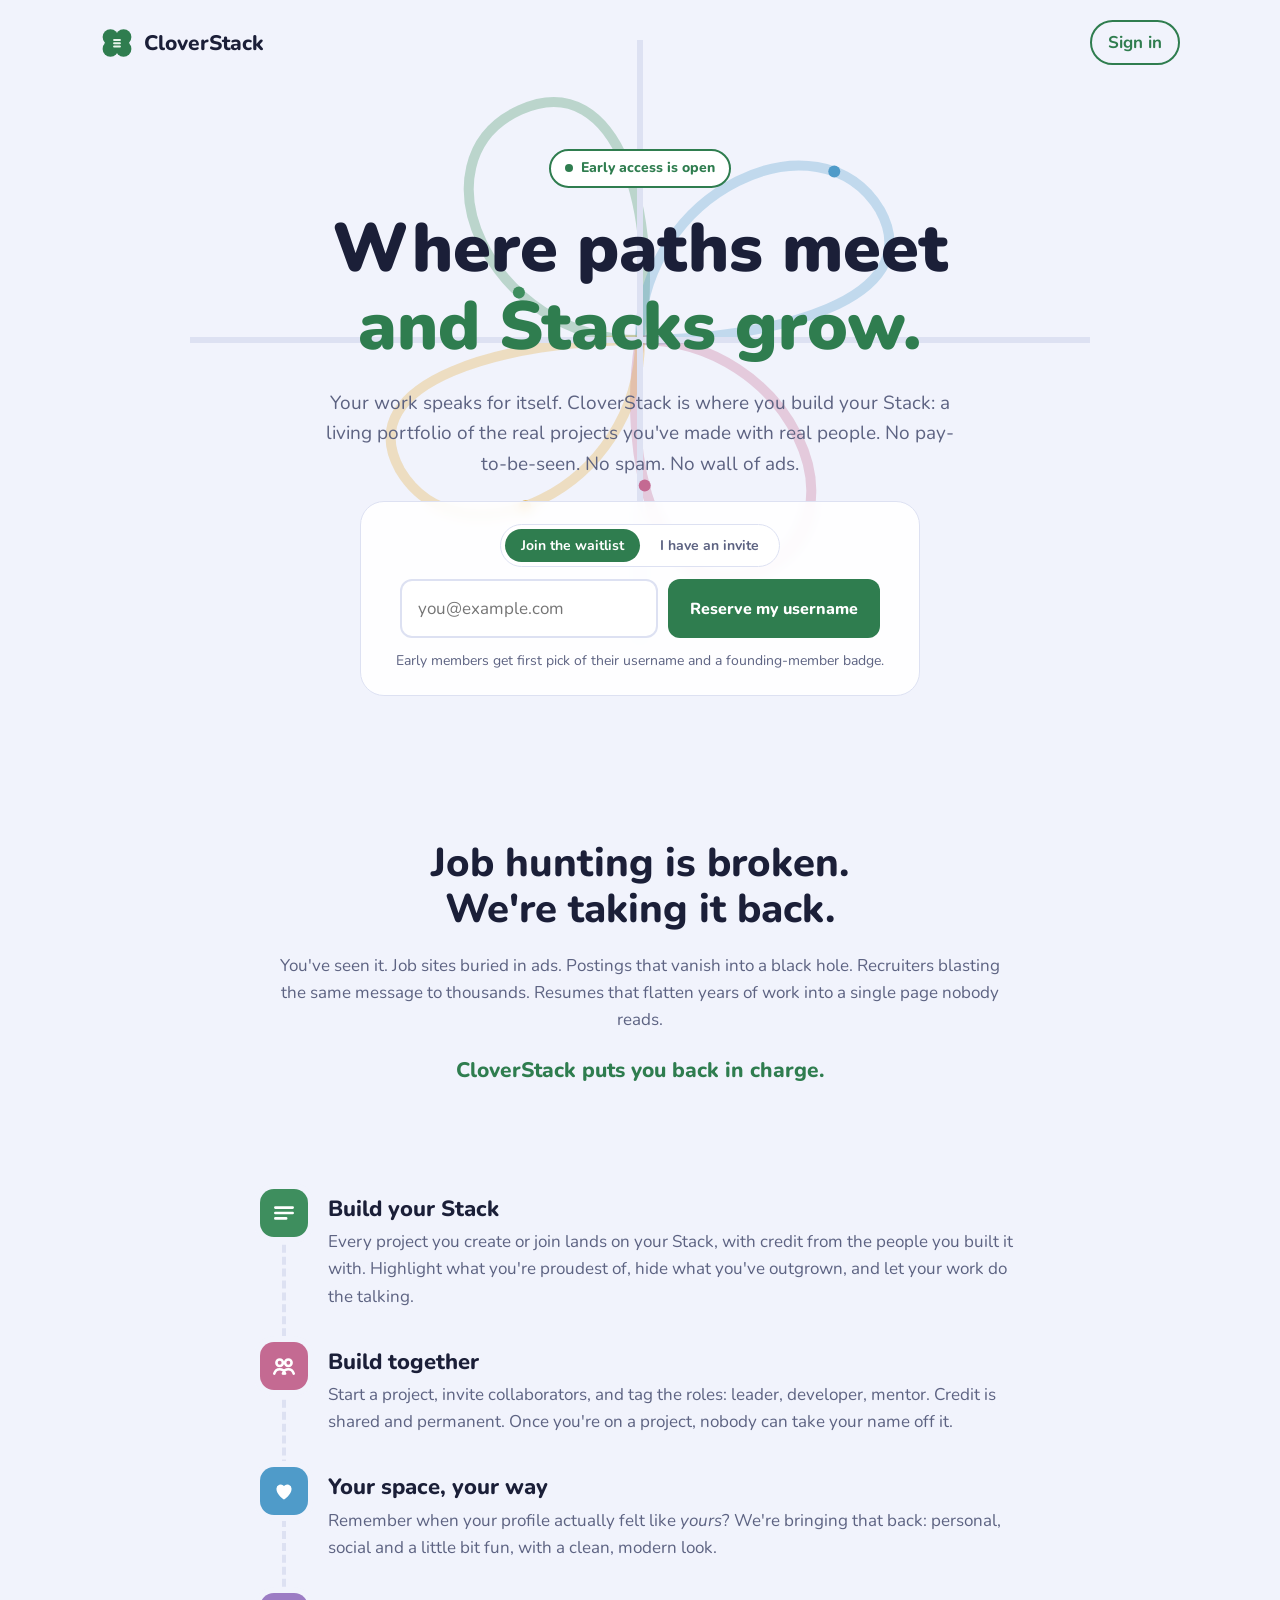
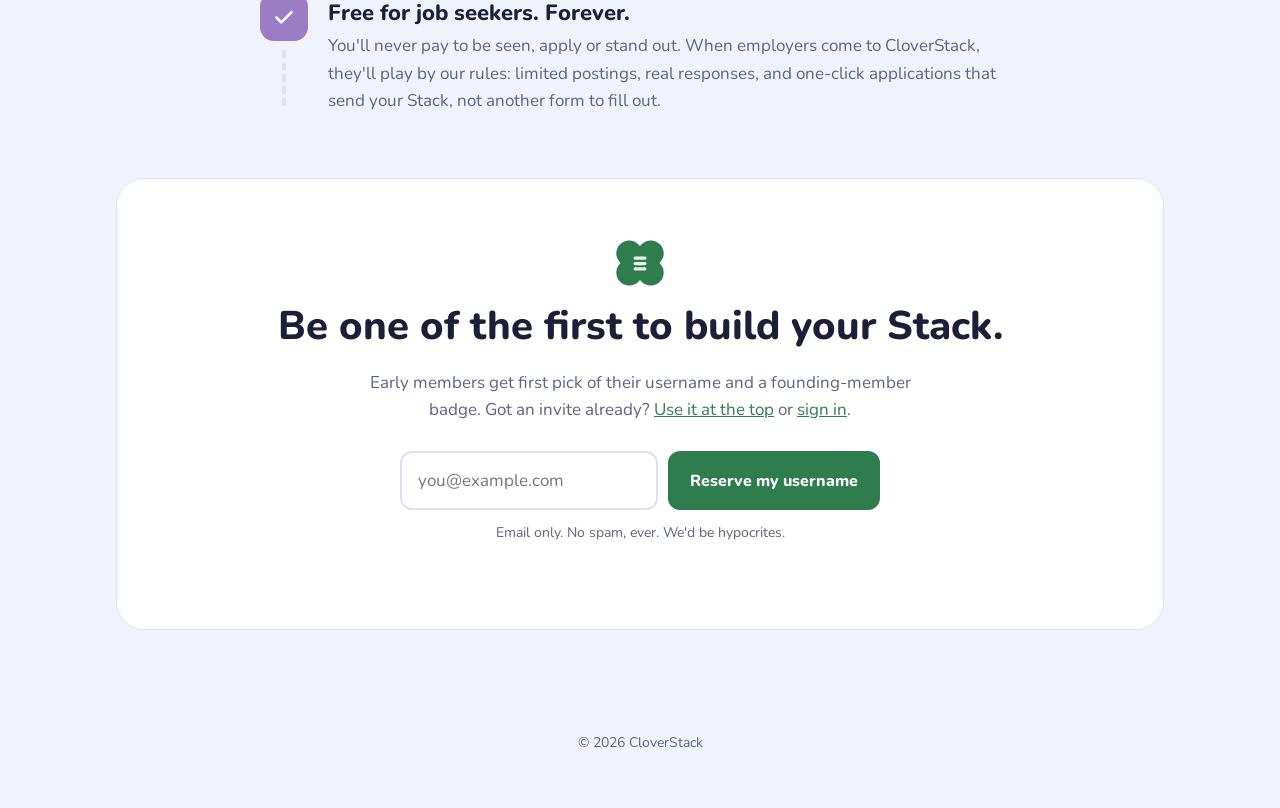
==== commit a7aded28: "Point Sign in and the invite form at app.cloverstack.app Co-Authored-By: Claude Opus 5.5 (1M context" ====
--- a/index.html
+++ b/index.html
@@ -52,7 +52,7 @@
         <span>CloverStack</span>
       </a>
       <!-- App address: also in the invite form below and in _headers (form-action) -->
-      <a class="signin" href="https://cloverstack-test.netlify.app/signin">Sign in</a>
+      <a class="signin" href="https://app.cloverstack.app/signin">Sign in</a>
     </header>
 
     <div class="hero-body">
@@ -74,7 +74,7 @@
           <input id="email-top" type="email" name="email" placeholder="you@example.com" required autocomplete="email">
           <button type="submit">Reserve my username</button>
         </form>
-        <form class="signup" data-form="invite" method="GET" action="https://cloverstack-test.netlify.app/join">
+        <form class="signup" data-form="invite" method="GET" action="https://app.cloverstack.app/join">
           <label class="sr-only" for="invite-top">Invite code</label>
           <input id="invite-top" class="code" name="invite" placeholder="ABCD-2345" required autocomplete="off" spellcheck="false">
           <button type="submit">Join CloverStack</button>
@@ -117,7 +117,7 @@
     <section class="join" id="join">
       <svg class="join-clover" width="56" height="56" aria-hidden="true"><use href="#clover"/></svg>
       <h2>Be one of the first to build your Stack.</h2>
-      <p>Early members get first pick of their username and a founding-member badge. Got an invite already? <a href="#top">Use it at the top</a> or <a href="https://cloverstack-test.netlify.app/signin">sign in</a>.</p>
+      <p>Early members get first pick of their username and a founding-member badge. Got an invite already? <a href="#top">Use it at the top</a> or <a href="https://app.cloverstack.app/signin">sign in</a>.</p>
       <form class="signup" name="waitlist" method="POST" action="/thanks.html" data-netlify="true" netlify-honeypot="company">
         <input type="hidden" name="form-name" value="waitlist">
         <input type="hidden" name="source" value="">
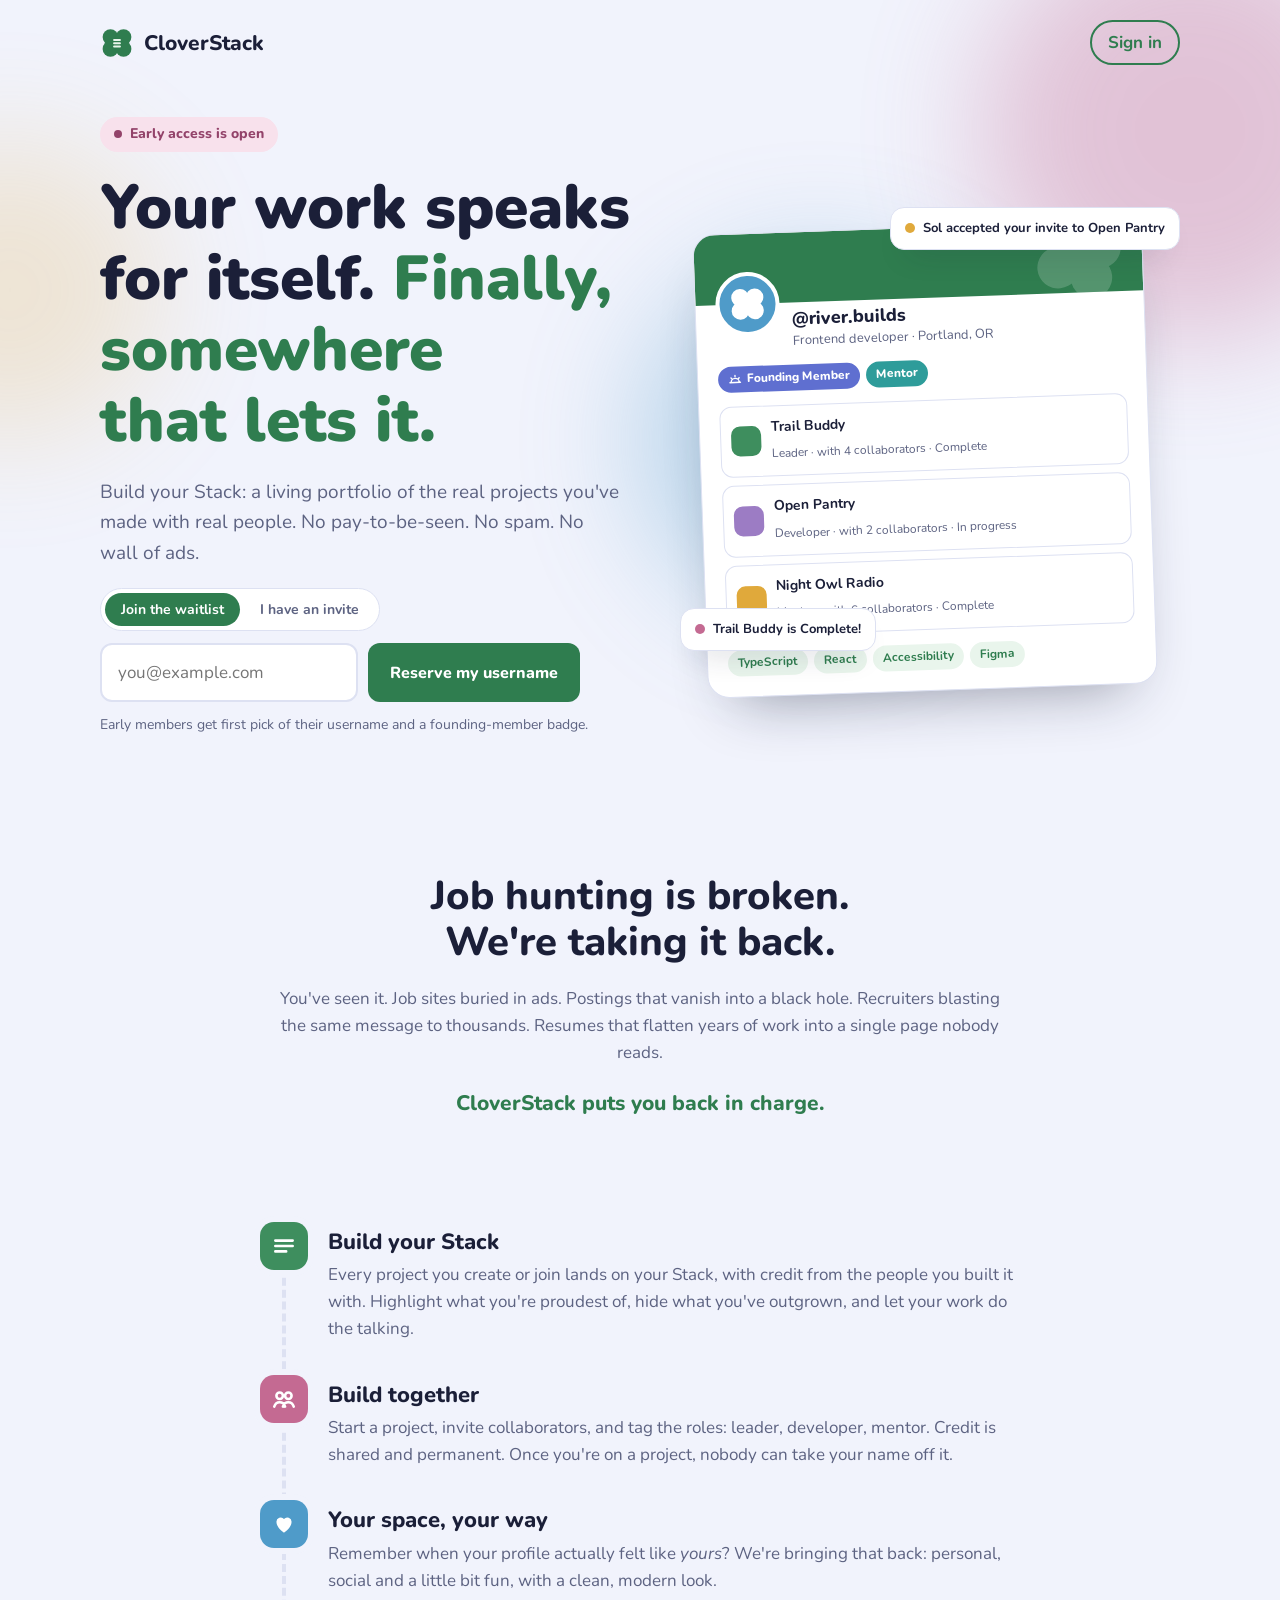
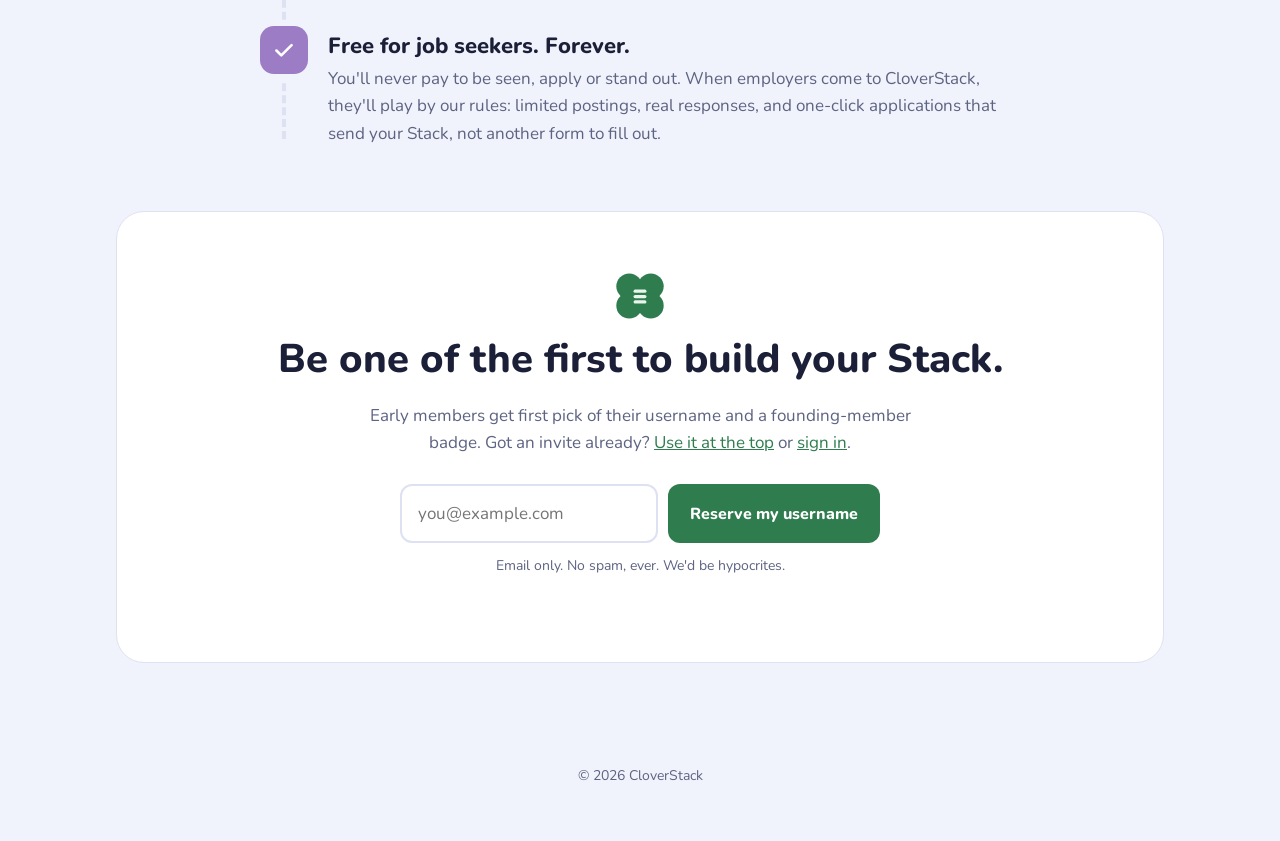
==== commit 3955001f: "Top section: sample Stack preview instead of the cloverleaf roads Sam picked the Peek at a Stack top" ====
--- a/index.html
+++ b/index.html
@@ -26,6 +26,8 @@
       <g class="cl-leaf"><circle cx="22" cy="22" r="12"/><circle cx="42" cy="22" r="12"/><circle cx="22" cy="40" r="12"/><circle cx="42" cy="40" r="12"/><circle cx="32" cy="31" r="7"/></g>
       <g class="cl-bar"><rect x="26" y="25" width="12" height="3" rx="1.5"/><rect x="26" y="30" width="12" height="3" rx="1.5"/><rect x="26" y="35" width="12" height="3" rx="1.5"/></g>
     </symbol>
+    <symbol id="leaf" viewBox="6 5 52 52"><g class="leaf"><circle cx="22" cy="22" r="12"/><circle cx="42" cy="22" r="12"/><circle cx="22" cy="40" r="12"/><circle cx="42" cy="40" r="12"/><circle cx="32" cy="31" r="8"/></g></symbol>
+    <symbol id="i-sun" viewBox="0 0 24 24"><path class="ic" d="M5 17a7 7 0 0 1 14 0M12 5v2M5 9l1.4 1.4M19 9l-1.4 1.4M3 17h18"/></symbol>
     <symbol id="i-stack" viewBox="0 0 24 24"><path class="ic" d="M4 7h16M4 12h16M4 17h10"/></symbol>
     <symbol id="i-team" viewBox="0 0 24 24"><g class="ic"><circle cx="8" cy="9" r="3"/><circle cx="16" cy="9" r="3"/><path d="M3 19c1-3 3-4 5-4s4 1 5 4M11 19c1-3 3-4 5-4s4 1 5 4"/></g></symbol>
     <symbol id="i-heart" viewBox="0 0 24 24"><path class="ic-fill" d="M12 20s-7-4.4-7-10a4 4 0 0 1 7-2.6A4 4 0 0 1 19 10c0 5.6-7 10-7 10z"/></symbol>
@@ -33,18 +35,9 @@
   </svg>
 
   <section class="hero">
-    <!-- Four looping roads that form a clover, like a cloverleaf interchange seen from above -->
-    <svg class="roads" viewBox="0 0 900 600" aria-hidden="true">
-      <path id="l1" class="loop r1" d="M450 300 C 300 300, 220 120, 330 70 C 430 25, 470 180, 450 300"/>
-      <path id="l2" class="loop r2" d="M450 300 C 450 150, 630 70, 690 170 C 740 260, 580 300, 450 300"/>
-      <path id="l3" class="loop r3" d="M450 300 C 600 300, 680 480, 570 530 C 470 575, 430 420, 450 300"/>
-      <path id="l4" class="loop r4" d="M450 300 C 450 450, 270 530, 210 430 C 160 340, 320 300, 450 300"/>
-      <path class="cross" d="M0 300 H900 M450 0 V600"/>
-      <circle class="car r1" r="6"><animateMotion dur="9s" repeatCount="indefinite"><mpath href="#l1"/></animateMotion></circle>
-      <circle class="car r2" r="6"><animateMotion dur="11s" begin="-3s" repeatCount="indefinite"><mpath href="#l2"/></animateMotion></circle>
-      <circle class="car r3" r="6"><animateMotion dur="10s" begin="-6s" repeatCount="indefinite"><mpath href="#l3"/></animateMotion></circle>
-      <circle class="car r4" r="6"><animateMotion dur="12s" begin="-2s" repeatCount="indefinite"><mpath href="#l4"/></animateMotion></circle>
-    </svg>
+    <div class="glow glow-1" aria-hidden="true"></div>
+    <div class="glow glow-2" aria-hidden="true"></div>
+    <div class="glow glow-3" aria-hidden="true"></div>
 
     <header class="nav">
       <a class="brand" href="/">
@@ -55,31 +48,58 @@
       <a class="signin" href="https://app.cloverstack.app/signin">Sign in</a>
     </header>
 
-    <div class="hero-body">
-      <p class="pill"><span class="dot"></span>Early access is open</p>
-      <h1>Where paths meet <span>and Stacks grow.</span></h1>
-      <p class="lede">Your work speaks for itself. CloverStack is where you build your Stack: a living portfolio of the real projects you've made with real people. No pay-to-be-seen. No spam. No wall of ads.</p>
+    <div class="hero-grid">
+      <div class="hero-copy">
+        <p class="pill"><span class="dot"></span>Early access is open</p>
+        <h1>Your work speaks for itself. <span>Finally, somewhere that lets it.</span></h1>
+        <p class="lede">Build your Stack: a living portfolio of the real projects you've made with real people. No pay-to-be-seen. No spam. No wall of ads.</p>
 
-      <div class="joinbox" id="top">
-        <div class="switch" role="tablist" aria-label="How to join" hidden>
-          <button type="button" role="tab" aria-selected="true" data-mode="wait">Join the waitlist</button>
-          <button type="button" role="tab" aria-selected="false" data-mode="invite">I have an invite</button>
+        <div class="joinbox" id="top">
+          <div class="switch" role="tablist" aria-label="How to join" hidden>
+            <button type="button" role="tab" aria-selected="true" data-mode="wait">Join the waitlist</button>
+            <button type="button" role="tab" aria-selected="false" data-mode="invite">I have an invite</button>
+          </div>
+          <form class="signup" data-form="wait" name="waitlist" method="POST" action="/thanks.html" data-netlify="true" netlify-honeypot="company">
+            <input type="hidden" name="form-name" value="waitlist">
+            <input type="hidden" name="source" value="">
+            <input type="hidden" name="ref" value="">
+            <p class="hp"><label>Leave this empty <input name="company" tabindex="-1" autocomplete="off"></label></p>
+            <label class="sr-only" for="email-top">Email address</label>
+            <input id="email-top" type="email" name="email" placeholder="you@example.com" required autocomplete="email">
+            <button type="submit">Reserve my username</button>
+          </form>
+          <form class="signup" data-form="invite" method="GET" action="https://app.cloverstack.app/join">
+            <label class="sr-only" for="invite-top">Invite code</label>
+            <input id="invite-top" class="code" name="invite" placeholder="ABCD-2345" required autocomplete="off" spellcheck="false">
+            <button type="submit">Join CloverStack</button>
+          </form>
+          <p class="fine" data-fine>Early members get first pick of their username and a founding-member badge.</p>
         </div>
-        <form class="signup" data-form="wait" name="waitlist" method="POST" action="/thanks.html" data-netlify="true" netlify-honeypot="company">
-          <input type="hidden" name="form-name" value="waitlist">
-          <input type="hidden" name="source" value="">
-          <input type="hidden" name="ref" value="">
-          <p class="hp"><label>Leave this empty <input name="company" tabindex="-1" autocomplete="off"></label></p>
-          <label class="sr-only" for="email-top">Email address</label>
-          <input id="email-top" type="email" name="email" placeholder="you@example.com" required autocomplete="email">
-          <button type="submit">Reserve my username</button>
-        </form>
-        <form class="signup" data-form="invite" method="GET" action="https://app.cloverstack.app/join">
-          <label class="sr-only" for="invite-top">Invite code</label>
-          <input id="invite-top" class="code" name="invite" placeholder="ABCD-2345" required autocomplete="off" spellcheck="false">
-          <button type="submit">Join CloverStack</button>
-        </form>
-        <p class="fine" data-fine>Early members get first pick of their username and a founding-member badge.</p>
+      </div>
+
+      <!-- A sample Stack, so people can see what they'll get. Made-up member and projects. -->
+      <div class="stage" role="img" aria-label="Example Stack: @river.builds, a frontend developer with a Founding Member badge and three projects">
+        <div class="stack">
+          <div class="stack-band"><svg aria-hidden="true"><use href="#leaf"/></svg></div>
+          <div class="stack-body">
+            <div class="who">
+              <div class="face"><svg aria-hidden="true"><use href="#leaf"/></svg></div>
+              <div class="who-text"><p class="who-name">@river.builds</p><p class="who-line">Frontend developer · Portland, OR</p></div>
+            </div>
+            <div class="badges">
+              <span class="badge badge-founding"><svg aria-hidden="true"><use href="#i-sun"/></svg>Founding Member</span>
+              <span class="badge badge-mentor">Mentor</span>
+            </div>
+            <div class="projects">
+              <div class="proj proj-1"><span class="glyph"></span><div><b>Trail Buddy</b><span>Leader · with 4 collaborators · Complete</span></div></div>
+              <div class="proj proj-2"><span class="glyph"></span><div><b>Open Pantry</b><span>Developer · with 2 collaborators · In progress</span></div></div>
+              <div class="proj proj-3"><span class="glyph"></span><div><b>Night Owl Radio</b><span>Mentor · with 6 collaborators · Complete</span></div></div>
+            </div>
+            <div class="skills"><span>TypeScript</span><span>React</span><span>Accessibility</span><span>Figma</span></div>
+          </div>
+        </div>
+        <div class="toast toast-1" aria-hidden="true"><i></i>Sol accepted your invite to Open Pantry</div>
+        <div class="toast toast-2" aria-hidden="true"><i></i>Trail Buddy is Complete!</div>
       </div>
     </div>
   </section>
--- a/styles.css
+++ b/styles.css
@@ -18,6 +18,9 @@
   --glyph-5: #9c7cc4;     /* Meadow: lavender */
   --glyph-6: #4f9bc9;     /* Meadow: sky */
   --glyph-7: #c46a92;     /* Meadow: sweet pea */
+  --glyph-8: #2e9c9a;     /* Meadow: pond */
+  --band: #2f7d4f;        /* Stack header band */
+  --peri: #5f6fd0;        /* Founding Member badge */
   --font: "Nunito", "Segoe UI", system-ui, sans-serif;
   --radius: 16px;
 }
@@ -36,6 +39,8 @@
     --second: #e58fb7;
     --second-soft: #3a2034;
     --second-text: #f0a9c9;
+    --band: #1f5a37;
+    --peri: #9aa6f0;
     color-scheme: dark;
   }
 }
@@ -71,28 +76,20 @@
 .hero {
   position: relative;
   overflow: hidden;
-  text-align: center;
   padding: 0 16px;
 }
 
-/* The cloverleaf roads behind the headline */
-.roads {
+/* Soft Meadow glows behind the top section */
+.glow {
   position: absolute;
-  left: 50%;
-  top: 40px;
-  width: 900px;
-  max-width: none;
-  transform: translateX(-50%);
+  border-radius: 50%;
+  filter: blur(60px);
+  opacity: 0.35;
   pointer-events: none;
 }
-.roads .loop { fill: none; stroke-width: 10; stroke-linecap: round; opacity: 0.3; }
-.roads .cross { fill: none; stroke: var(--line); stroke-width: 6; }
-.roads .r1 { stroke: var(--glyph-1); fill: var(--glyph-1); }
-.roads .r2 { stroke: var(--glyph-6); fill: var(--glyph-6); }
-.roads .r3 { stroke: var(--glyph-7); fill: var(--glyph-7); }
-.roads .r4 { stroke: var(--glyph-3); fill: var(--glyph-3); }
-.roads .loop.r1, .roads .loop.r2, .roads .loop.r3, .roads .loop.r4 { fill: none; }
-.roads .car { stroke: none; }
+.glow-1 { width: 420px; height: 420px; background: var(--glyph-7); right: -120px; top: -80px; }
+.glow-2 { width: 360px; height: 360px; background: var(--glyph-6); right: 22%; top: 260px; }
+.glow-3 { width: 300px; height: 300px; background: var(--glyph-3); left: -140px; top: 140px; opacity: 0.2; }
 
 .nav {
   position: relative;
@@ -120,18 +117,25 @@
   padding: 7px 16px;
   border: 2px solid var(--accent);
   border-radius: 999px;
-  background: var(--bg);
-}
-
-.hero-body {
+}
+
+.hero-grid {
   position: relative;
-  display: flex;
-  flex-direction: column;
+  display: grid;
+  grid-template-columns: minmax(0, 1.05fr) minmax(0, 0.95fr);
+  gap: 48px;
   align-items: center;
-  gap: 22px;
   max-width: 1080px;
   margin: 0 auto;
-  padding: 64px 0 80px;
+  padding: 32px 0 72px;
+}
+
+.hero-copy {
+  display: flex;
+  flex-direction: column;
+  align-items: flex-start;
+  gap: 20px;
+  min-width: 0;
 }
 
 .pill {
@@ -140,9 +144,8 @@
   gap: 8px;
   margin: 0;
   padding: 6px 14px;
-  background: var(--surface);
-  color: var(--accent);
-  border: 2px solid var(--accent);
+  background: var(--second-soft);
+  color: var(--second-text);
   border-radius: 999px;
   font-weight: 800;
   font-size: 14px;
@@ -158,12 +161,12 @@
 
 @keyframes pulse { 50% { opacity: 0.35; } }
 
-.hero h1 { font-size: clamp(38px, 6.2vw, 68px); font-weight: 900; margin: 0; }
+.hero h1 { font-size: clamp(36px, 5.4vw, 62px); font-weight: 900; margin: 0; }
 .hero h1 span { color: var(--accent); }
 
 .lede {
-  max-width: 640px;
-  margin: 0 auto;
+  max-width: 520px;
+  margin: 0;
   color: var(--muted);
   font-size: 19px;
 }
@@ -171,17 +174,79 @@
 .joinbox {
   display: flex;
   flex-direction: column;
-  align-items: center;
+  align-items: flex-start;
   gap: 12px;
   width: 100%;
-  max-width: 560px;
-  padding: 22px;
-  background: color-mix(in srgb, var(--surface) 88%, transparent);
-  -webkit-backdrop-filter: blur(6px);
-  backdrop-filter: blur(6px);
+}
+
+.joinbox .signup { margin: 0; }
+
+/* The sample Stack on the right */
+.stage { position: relative; min-height: 440px; }
+
+.stack {
+  position: absolute;
+  inset: 20px 30px auto 10px;
+  overflow: hidden;
+  background: var(--surface);
   border: 1px solid var(--line);
-  border-radius: 24px;
-}
+  border-radius: 22px;
+  box-shadow: 0 30px 60px -30px rgba(27, 31, 56, 0.45);
+  transform: rotate(-2deg);
+  animation: bob 7s ease-in-out infinite;
+}
+
+@keyframes bob { 50% { transform: rotate(-2deg) translateY(-10px); } }
+
+.stack-band { position: relative; height: 70px; overflow: hidden; background: var(--band); }
+.stack-band svg { position: absolute; right: 18px; top: -10px; width: 90px; height: 90px; opacity: 0.18; transform: rotate(18deg); }
+.leaf { fill: #ffffff; }
+
+.stack-body { display: grid; gap: 14px; padding: 0 20px 20px; }
+.who { position: relative; display: flex; gap: 12px; align-items: flex-start; margin-top: -32px; }
+.face { flex: none; width: 64px; height: 64px; display: grid; place-items: center; background: var(--glyph-6); border: 4px solid var(--surface); border-radius: 50%; }
+.face svg { width: 38px; height: 38px; }
+.who-text { min-width: 0; padding-top: 38px; }
+.who-name { margin: 0; font-weight: 800; font-size: 18px; line-height: 1.2; }
+.who-line { margin: 0; font-size: 13px; color: var(--muted); }
+
+.badges { display: flex; flex-wrap: wrap; gap: 6px; }
+.badge { display: inline-flex; align-items: center; gap: 5px; padding: 3px 10px; border-radius: 999px; color: #ffffff; font-size: 12px; font-weight: 800; }
+.badge svg { width: 14px; height: 14px; }
+.badge-founding { background: var(--peri); }
+.badge-mentor { background: var(--glyph-8); }
+
+.projects { display: grid; gap: 8px; }
+.proj { display: flex; align-items: center; gap: 10px; padding: 10px; border: 1px solid var(--line); border-radius: 12px; }
+.proj .glyph { flex: none; width: 30px; height: 30px; border-radius: 9px; background: var(--c); }
+.proj b { display: block; font-size: 14px; }
+.proj span { font-size: 12px; color: var(--muted); }
+.proj-1 { --c: var(--glyph-1); }
+.proj-2 { --c: var(--glyph-5); }
+.proj-3 { --c: var(--glyph-3); }
+
+.skills { display: flex; flex-wrap: wrap; gap: 6px; }
+.skills span { padding: 3px 10px; border-radius: 999px; background: var(--accent-soft); color: var(--accent); font-size: 12px; font-weight: 700; }
+
+.toast {
+  position: absolute;
+  display: flex;
+  align-items: center;
+  gap: 8px;
+  padding: 10px 14px;
+  background: var(--surface);
+  border: 1px solid var(--line);
+  border-radius: 14px;
+  font-size: 13px;
+  font-weight: 700;
+  box-shadow: 0 16px 30px -18px rgba(27, 31, 56, 0.45);
+  animation: bob2 6s ease-in-out infinite;
+}
+
+.toast i { flex: none; width: 10px; height: 10px; border-radius: 50%; background: var(--c); }
+@keyframes bob2 { 50% { transform: translateY(8px); } }
+.toast-1 { right: 0; top: 0; --c: var(--glyph-3); }
+.toast-2 { left: -10px; bottom: -4px; --c: var(--glyph-7); animation-delay: -3s; }
 
 .switch {
   display: inline-flex;
@@ -308,7 +373,7 @@
 .ic { fill: none; stroke: #ffffff; stroke-width: 2.4; stroke-linecap: round; stroke-linejoin: round; }
 .ic-fill { fill: #ffffff; }
 
-/* Each feature takes one Meadow accent, matching the roads above */
+/* Each feature takes one Meadow accent, like the projects in the sample Stack */
 .features article:nth-child(1) { --glyph: var(--glyph-1); }
 .features article:nth-child(2) { --glyph: var(--glyph-7); }
 .features article:nth-child(3) { --glyph: var(--glyph-6); }
@@ -338,20 +403,27 @@
   font-size: 14px;
 }
 
+@media (max-width: 820px) {
+  .hero-grid { grid-template-columns: 1fr; gap: 32px; padding-top: 16px; }
+  .stage { min-height: 420px; }
+}
+
 @media (max-width: 520px) {
   .signup { flex-direction: column; }
-  .hero-body { padding: 40px 0 56px; }
-  .joinbox { padding: 18px 14px; }
+  .joinbox .signup { width: 100%; }
+  .stack { inset: 24px 0 auto 0; }
+  .toast-1 { right: 0; top: 0; }
+  .toast-2 { left: 0; }
   .switch button { padding: 7px 12px; }
 }
 
 @media (prefers-reduced-motion: reduce) {
   .pill .dot { animation: none; }
-  .roads .car { display: none; }
+  .stack, .toast { animation: none; }
   .signup button { transition: none; }
 }
 
 /* The "You're on the list" page */
-main .hero { padding: 96px 16px 64px; }
+main .hero { padding: 96px 16px 64px; text-align: center; }
 main .hero h1 { margin: 16px 0 12px; }
 main .hero p { margin: 0 0 16px; }
